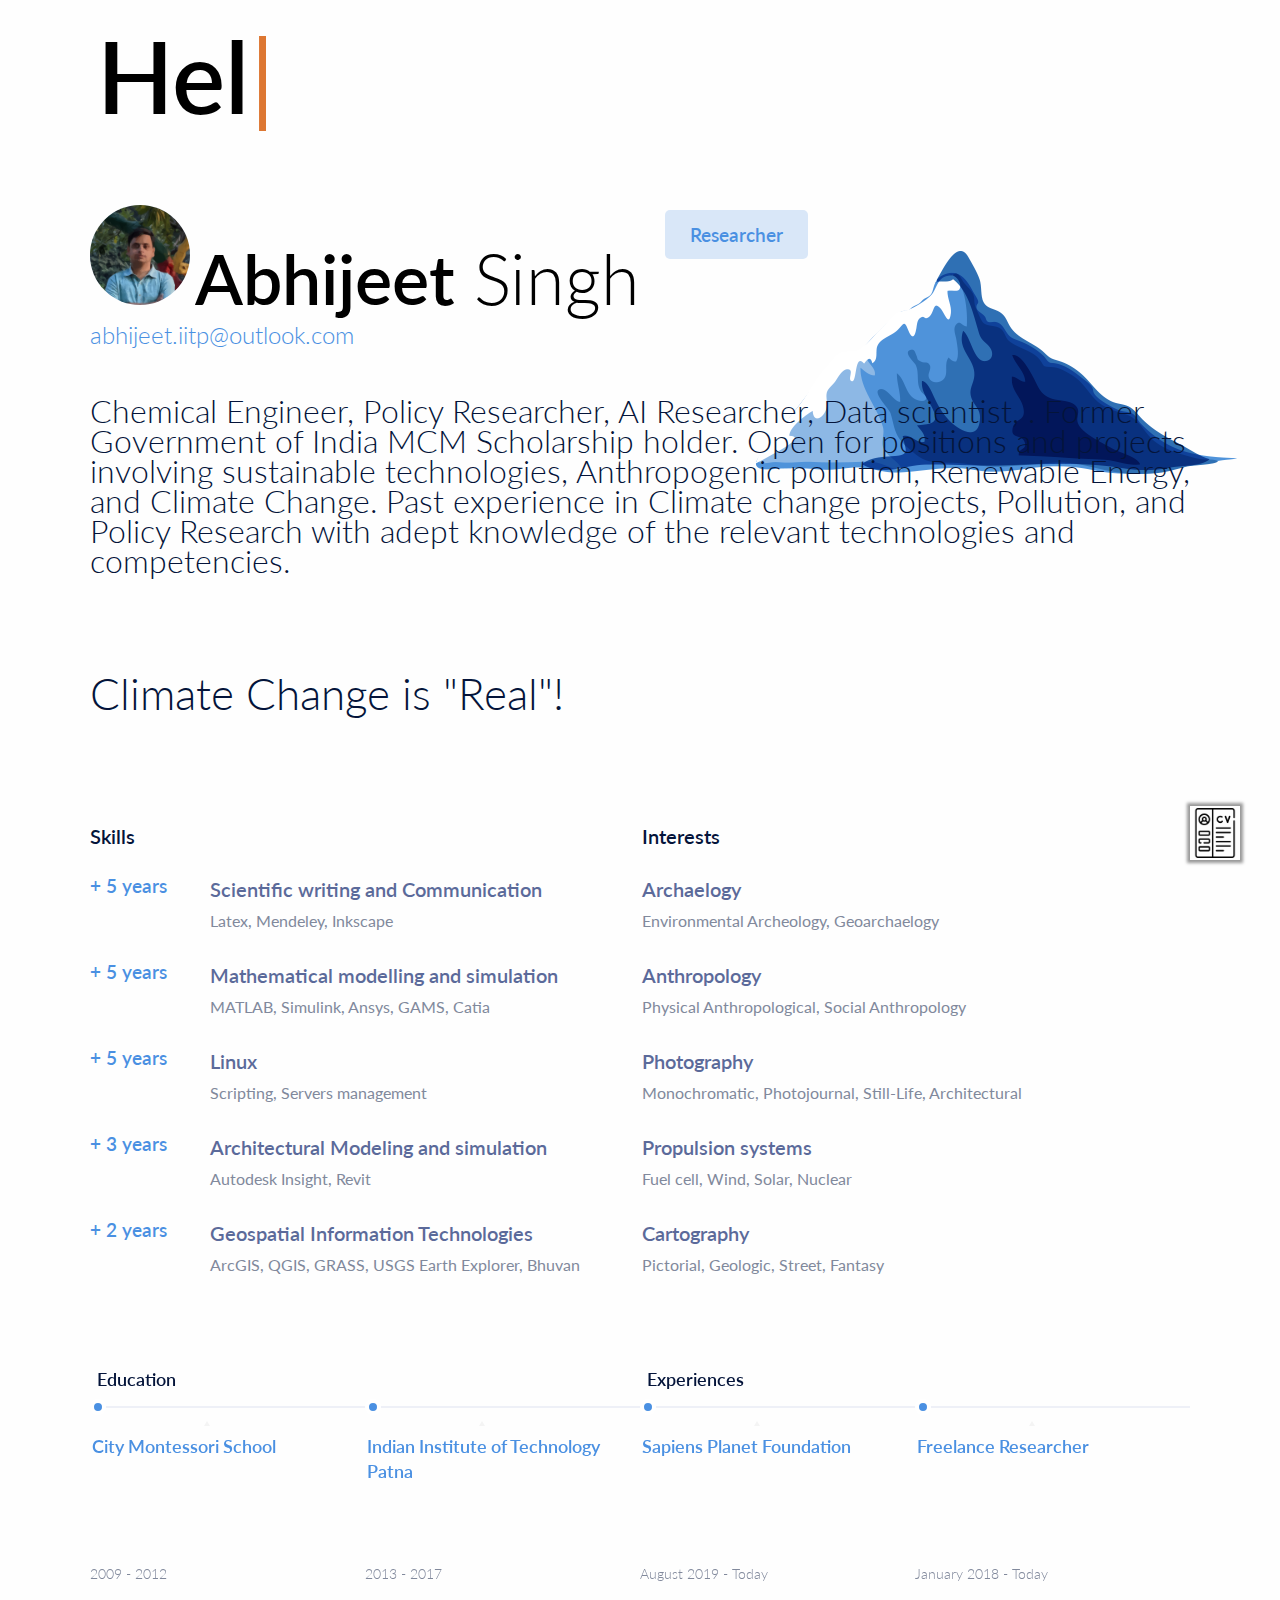
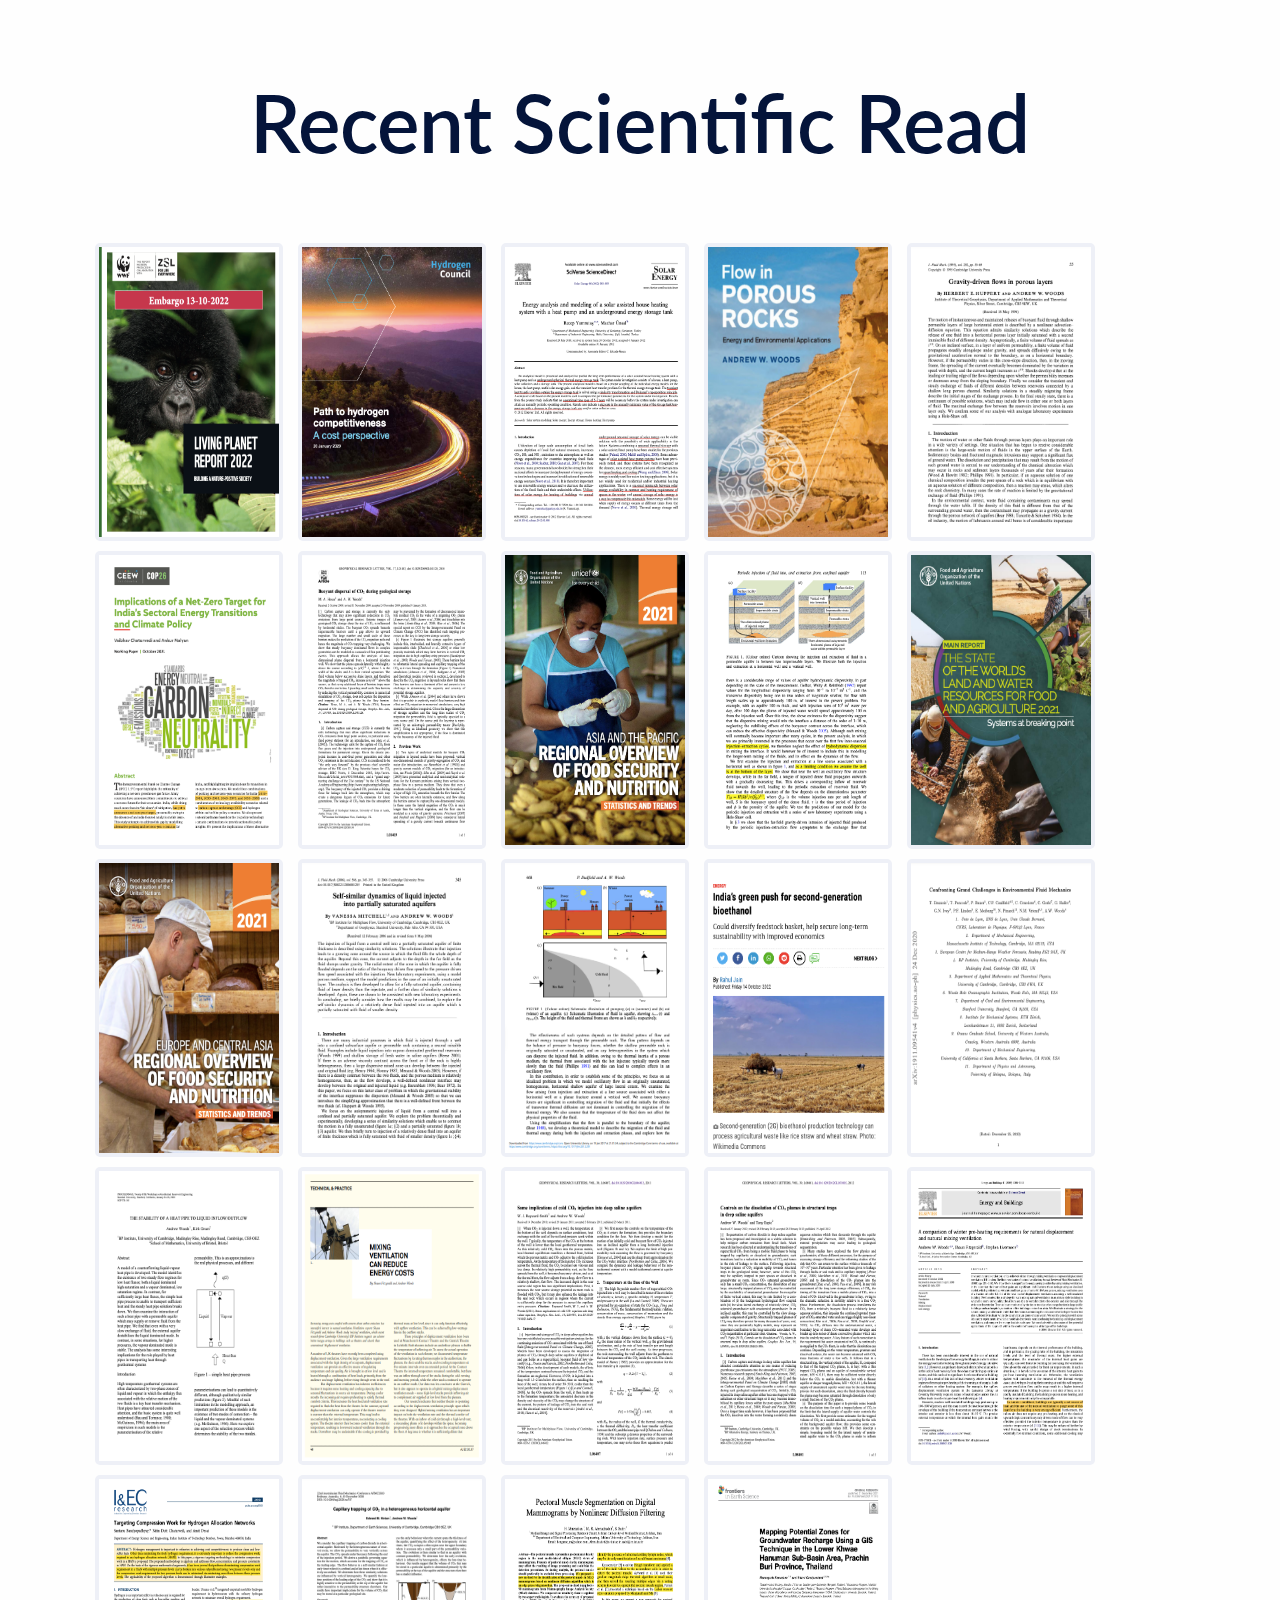
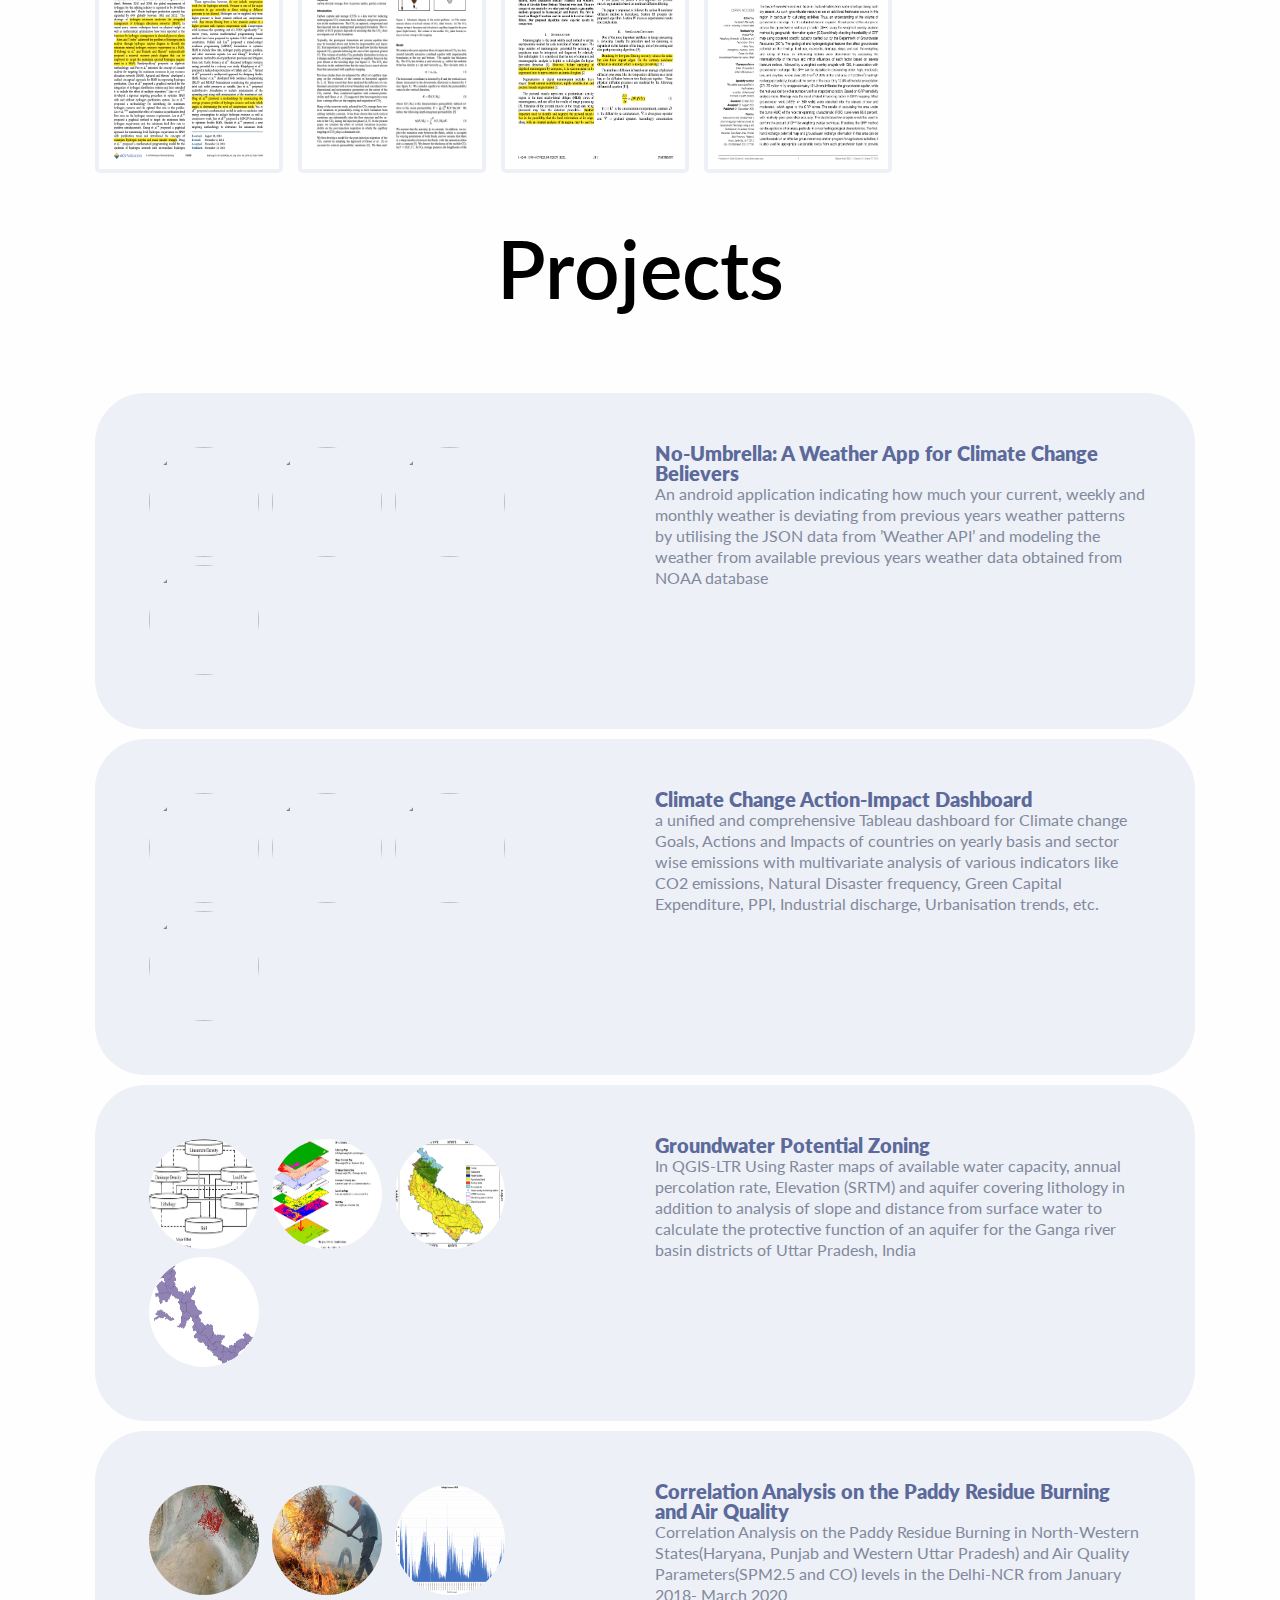
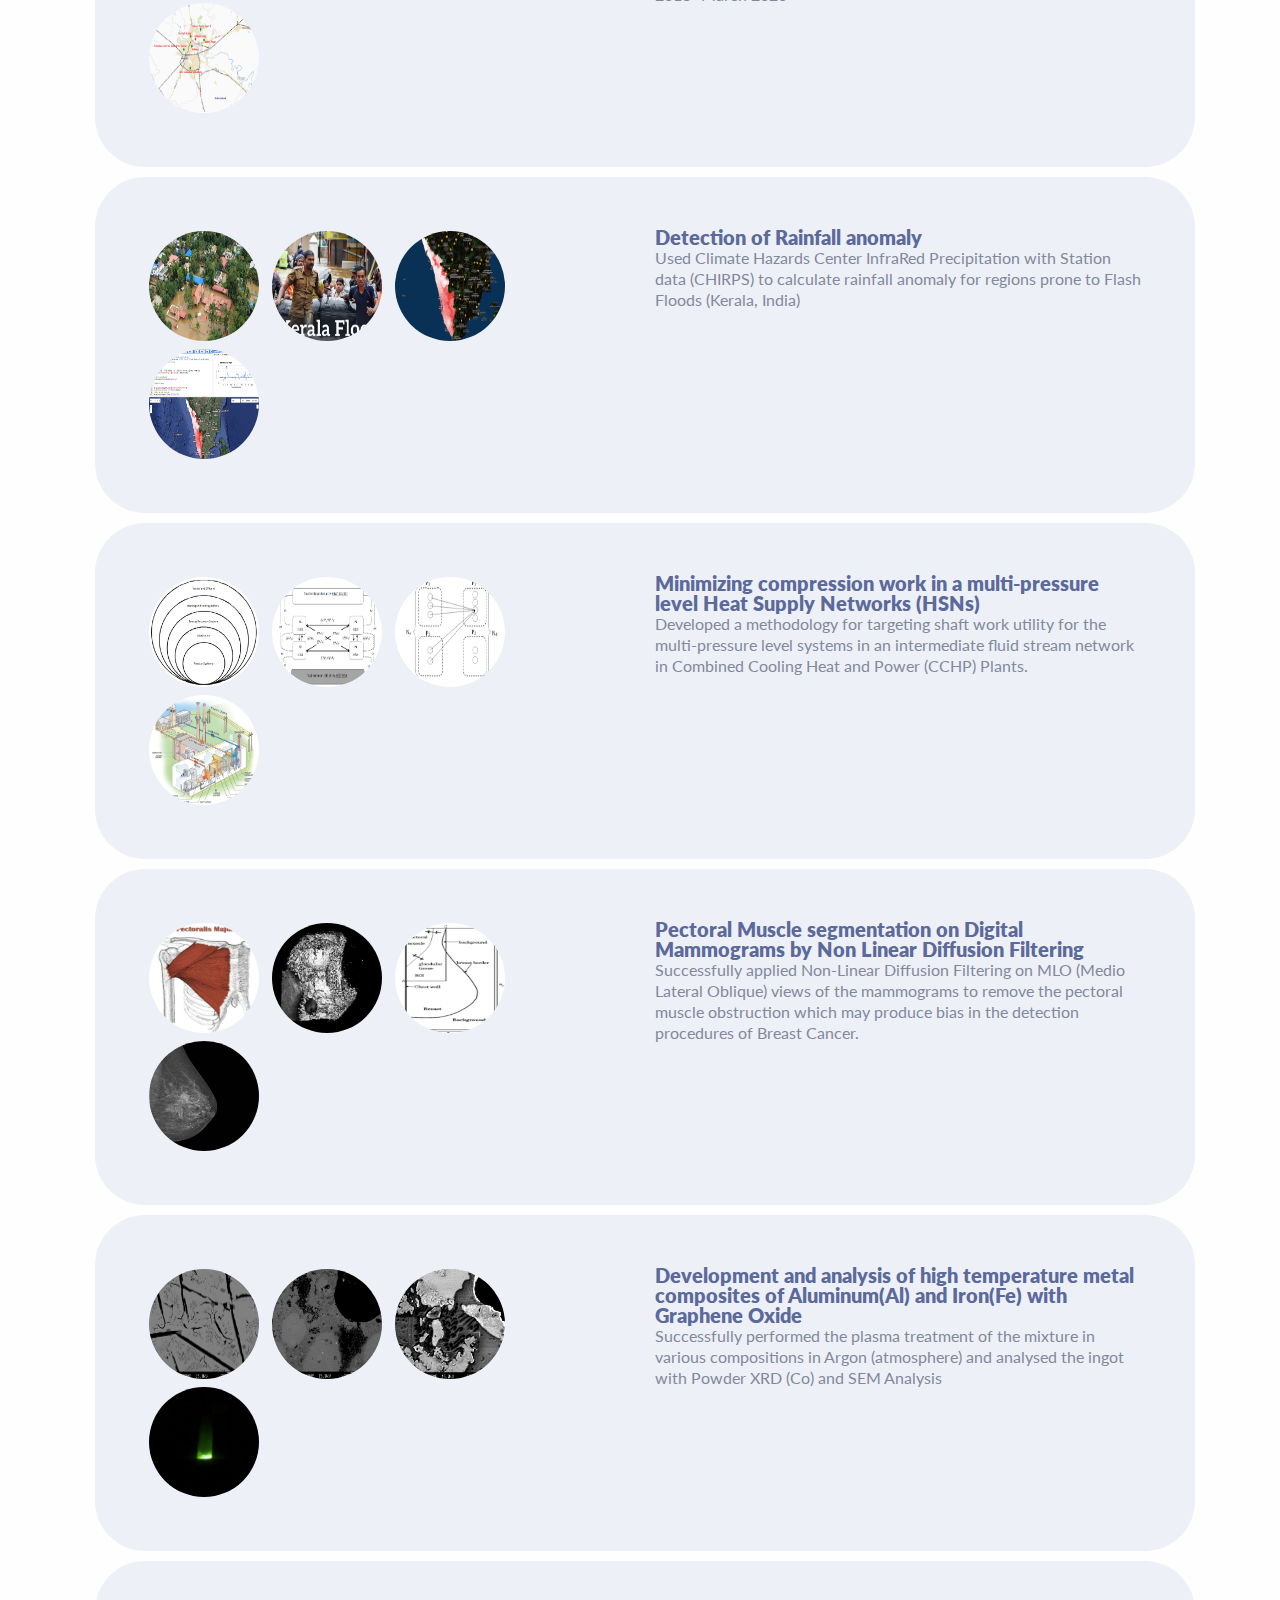
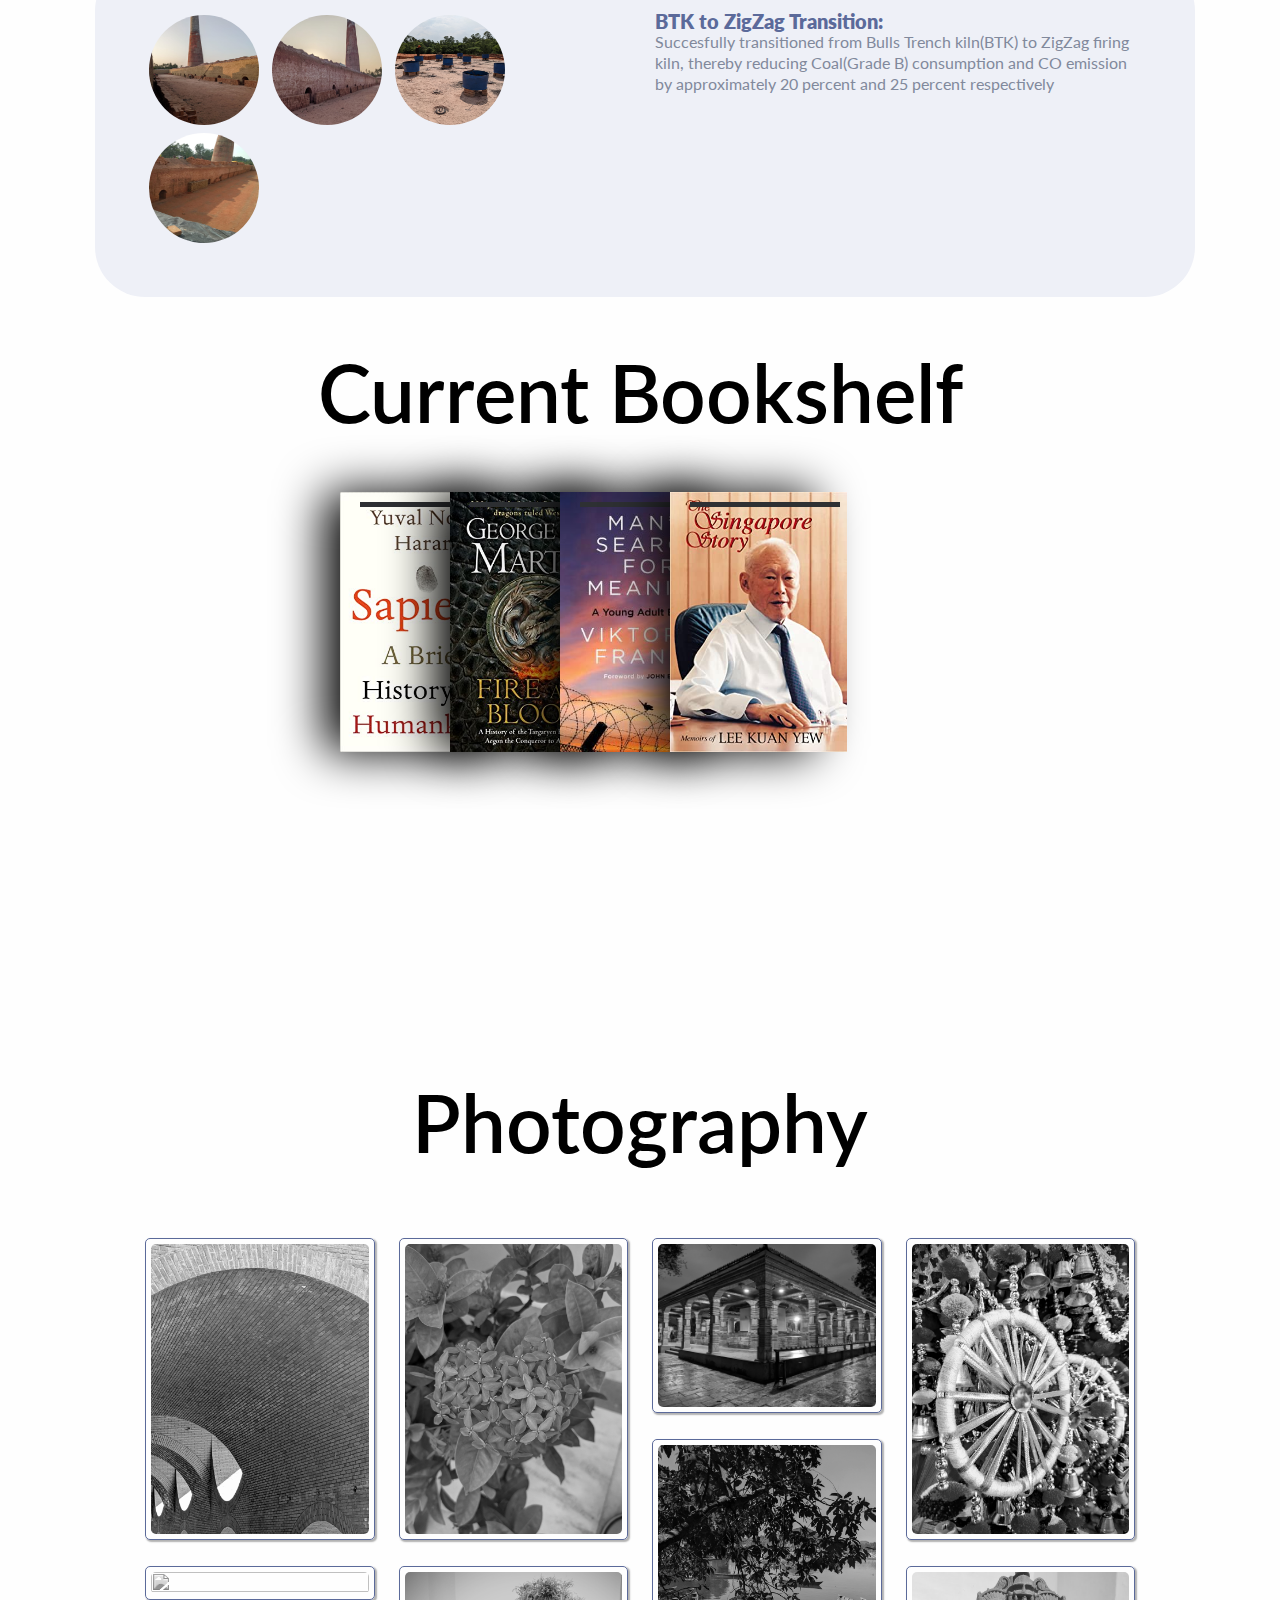
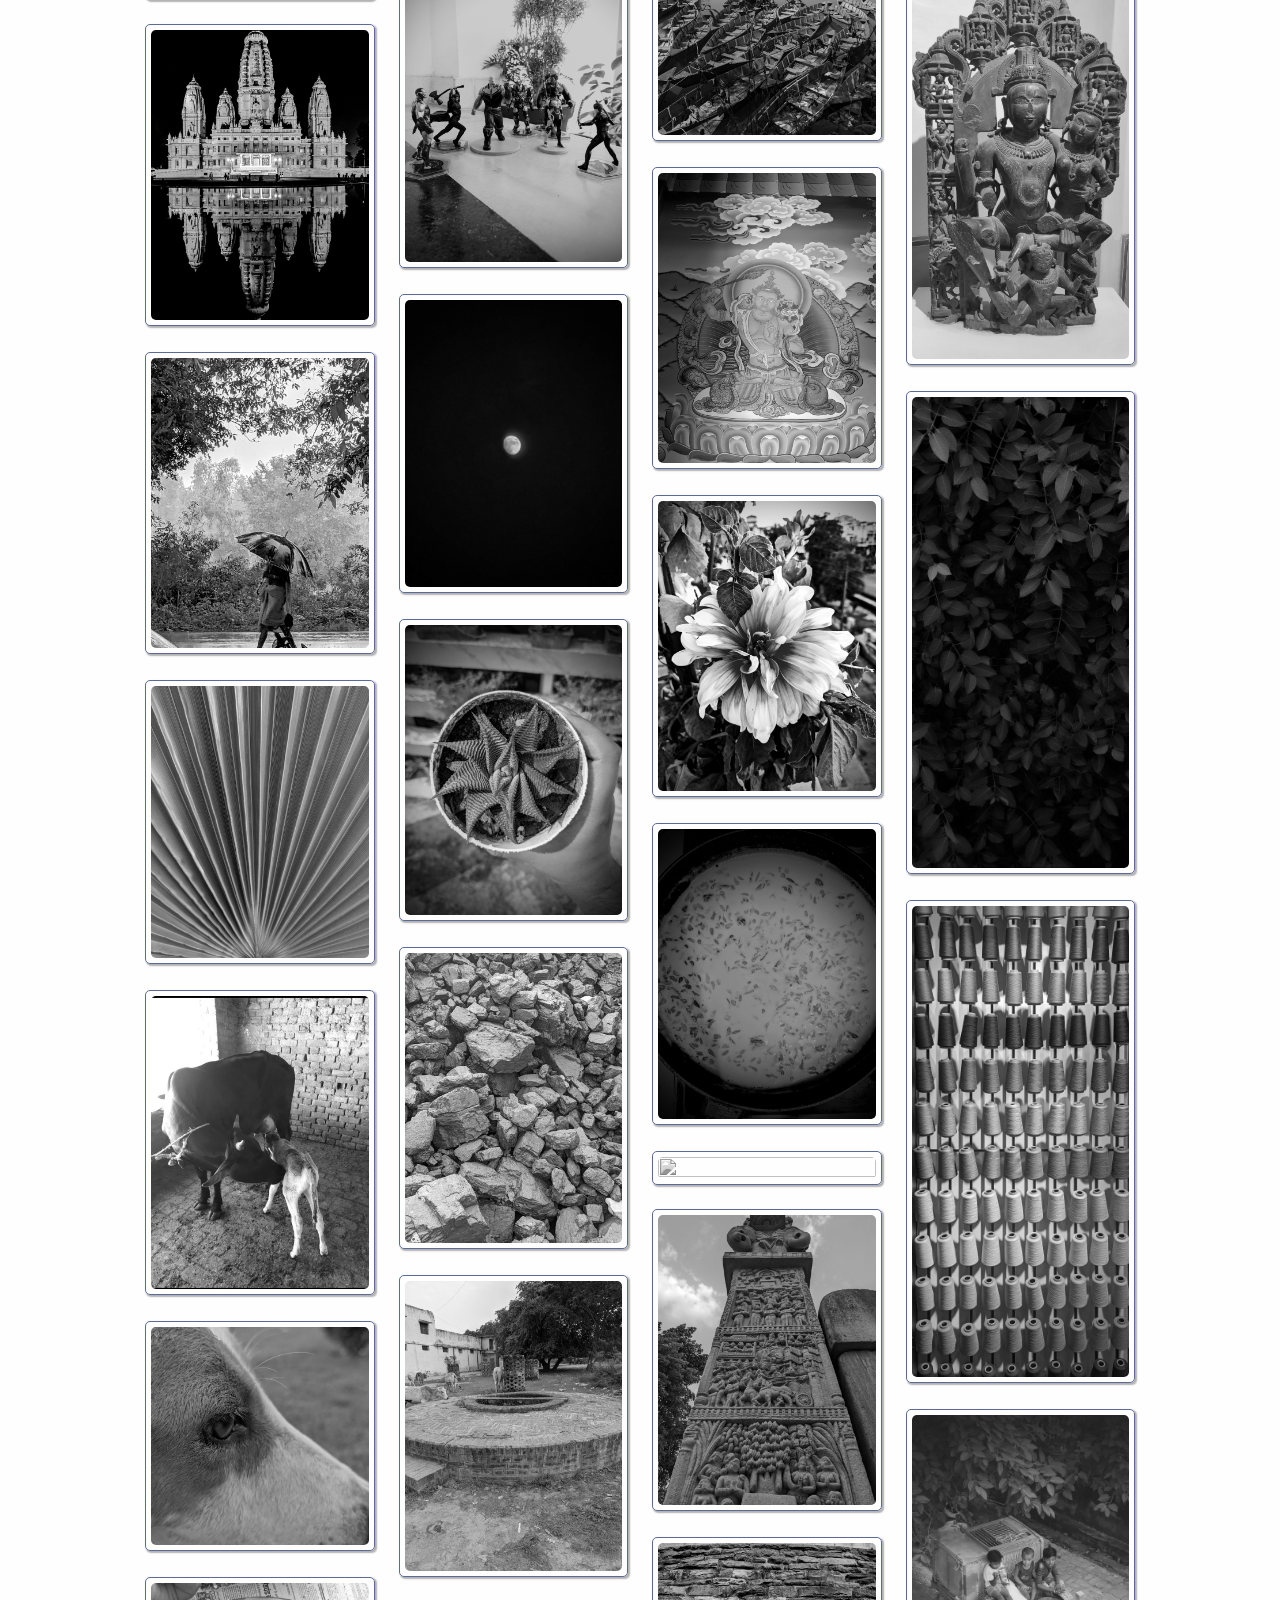
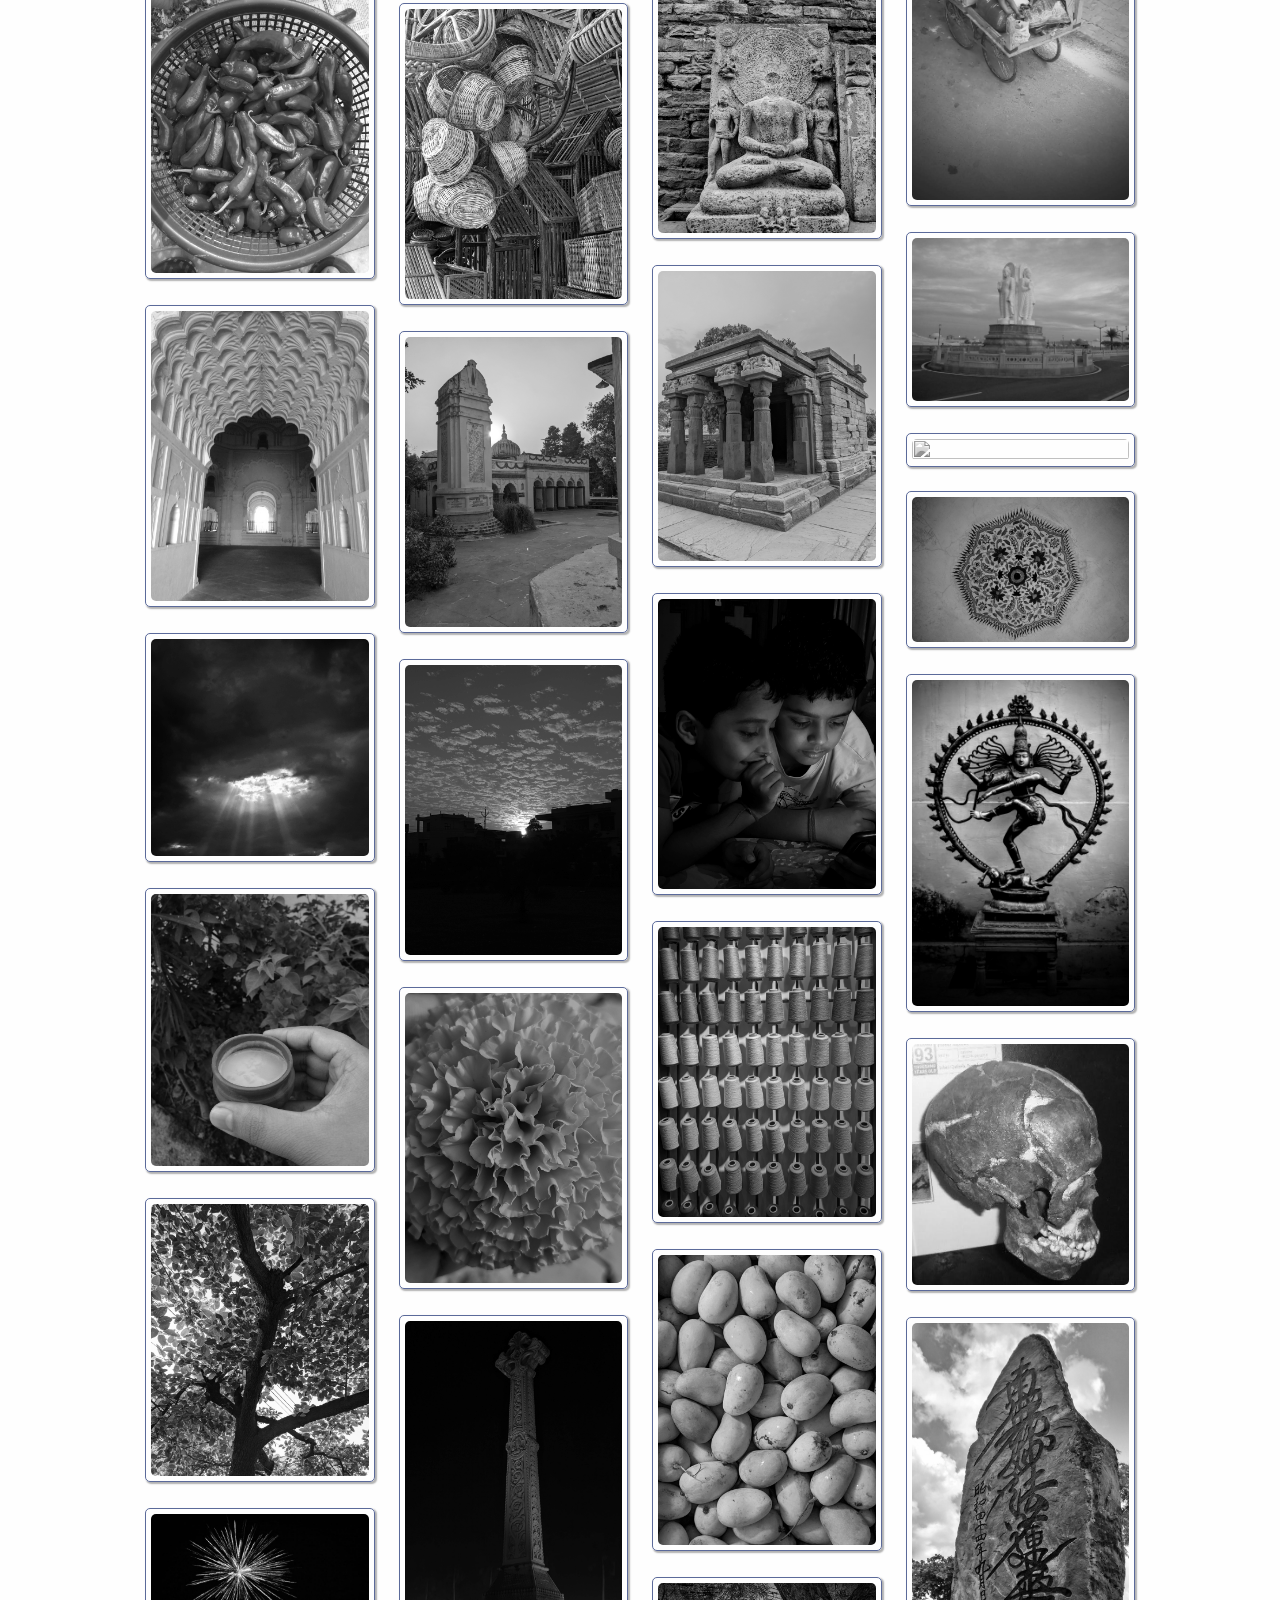
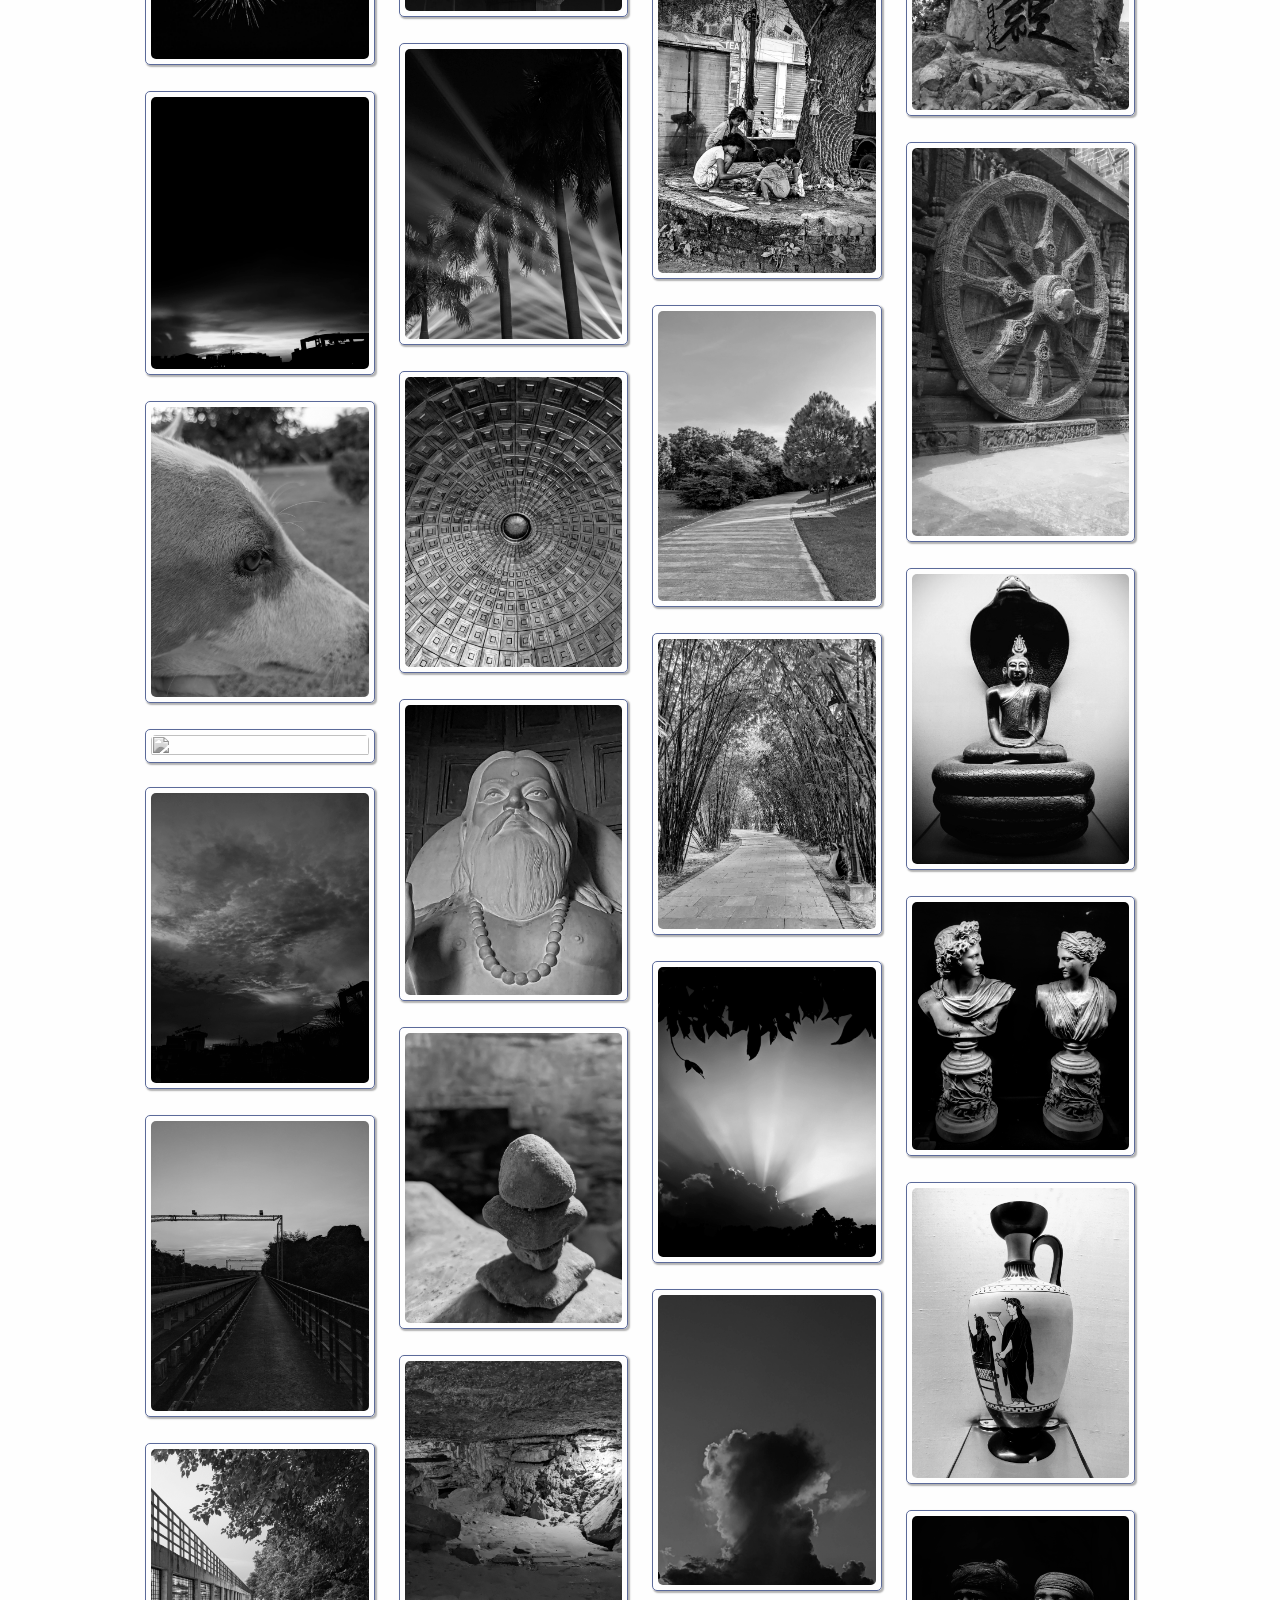
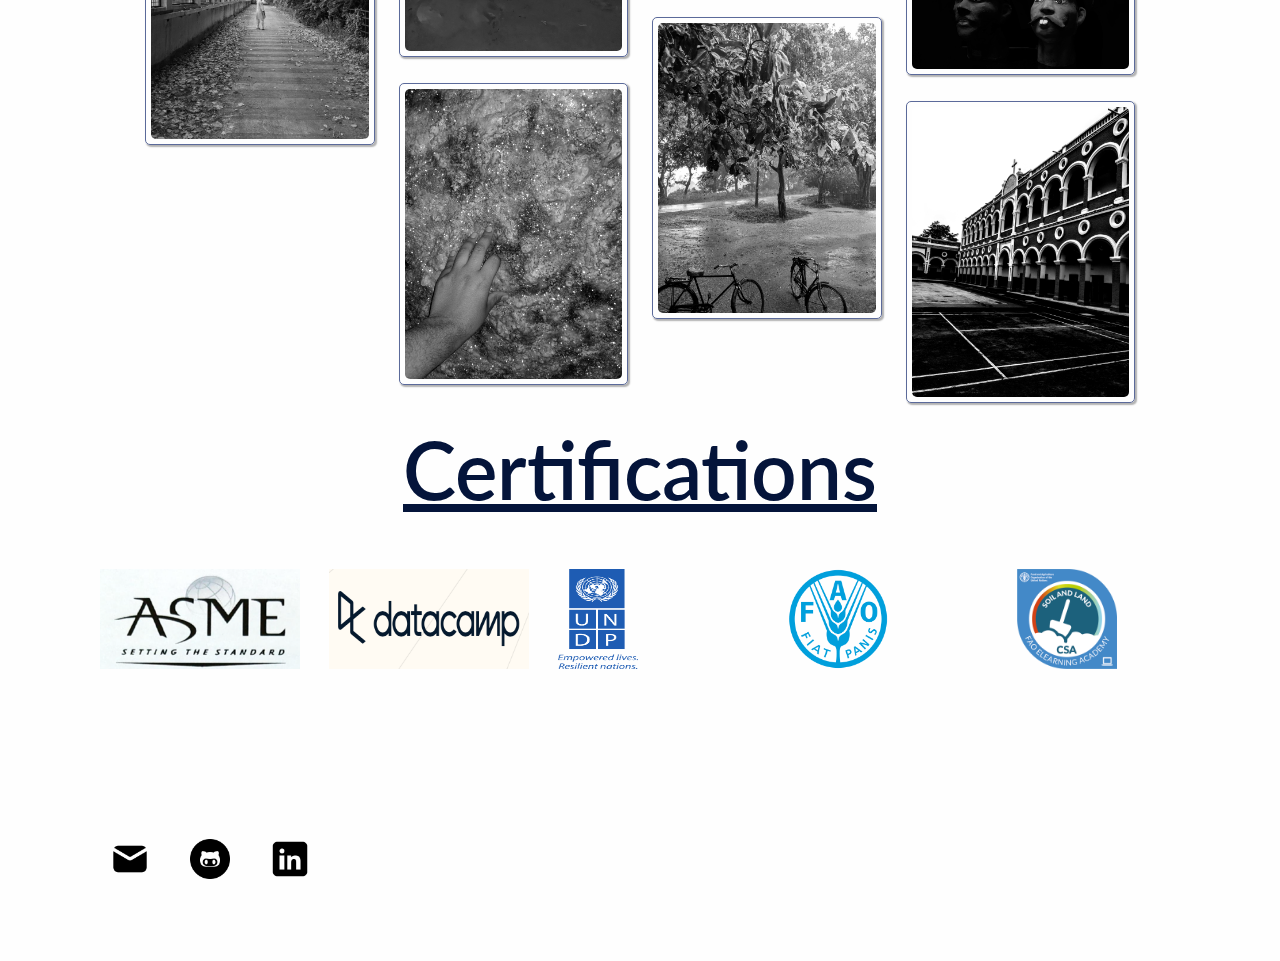
==== index.html @ 2f496627 "refresh" ====
<!DOCTYPE html>
<html>
<head>
	<title>Abhijeet Singh</title>
	<link rel="stylesheet" type="text/css" href="styles.css">
	<meta name="viewport" content="width=device-width, initial-scale=1.0">
</head>
<body>
	<div class="background">
	
		<div class="container">
    	<p><strong><span class="typed-text"></span></strong><span class="cursor" &nbsp;></span>|</p>
 
		
		<div class="hero">
			
			<img src="./home/photo1.png" class="photograph">
			<h1 class="name"><strong>Abhijeet</strong> Singh</h1>
			<a href="https://scholar.google.com/schhp?hl=en&as_sdt=0,5"><span class="job-title">Researcher</span></a>
			<span class="email" ><a href="mailto:abhijeet.iitp@outlook.com">abhijeet.iitp@outlook.com</a></span><br>
			<span class="summary"><h2 style="font-size: 32px;">Chemical Engineer, Policy Researcher, AI Researcher, Data scientist, . Former Government of India MCM Scholarship holder. Open for positions and projects involving sustainable technologies, Anthropogenic pollution, Renewable Energy, and Climate Change. Past experience in Climate change projects, Pollution, and Policy Research with adept knowledge of the relevant technologies and competencies.</h2></span>
			<h2 class="lead">Climate Change is "Real"!</h2>
			
		</div>
		</div>
		<div class="cv-button">
			<a href="./Curriculum Vitae.pdf"><img src="./home/cv.png" width="50px" height="50px"></a>
		</div>
	</div>

<!-- Skills and intrest section -->
	<div class="container">

		<div class="sections">
			<h2 class="section-title">Skills</h2>

			<div class="list-card">
				<span class="exp">+ 5 years</span>
				<div>
					<h3>Scientific writing and Communication</h3>
					<span>Latex, Mendeley, Inkscape</span>
				</div>
			</div>

			<div class="list-card">
				<span class="exp">+ 5 years</span>
				<div>
					<h3>Mathematical modelling and simulation</h3>
					<span>MATLAB, Simulink, Ansys, GAMS, Catia</span>
				</div>
			</div>	


			<div class="list-card">
				<span class="exp">+ 5 years</span>
				<div>
					<h3>Linux</h3>
					<span>Scripting, Servers management</span>
				</div>
			</div>

			<div class="list-card">
				<span class="exp">+ 3 years</span>
				<div>
					<h3>Architectural Modeling and simulation </h3>
					<span>Autodesk Insight, Revit</span>
				</div>
			</div>	
			
			<div class="list-card">
				<span class="exp">+ 2 years</span>
				<div>
					<h3>Geospatial Information Technologies</h3>
					<span>ArcGIS, QGIS, GRASS, USGS Earth Explorer, Bhuvan</span>
				</div>
			</div>	

			

			
			
		</div>

		<div class="sections">
				<h2 class="section-title">Interests</h2>
				
				<div class="list-card">
					<div>
						<h3>Archaelogy</h3>
						<span>Environmental Archeology, Geoarchaelogy</span>
					</div>
				</div>	

				<div class="list-card">
					<div>
						<h3>Anthropology</h3>
						<span> Physical Anthropological, Social Anthropology </span>
					</div>
				</div>	

				<div class="list-card">
					<div>
						<h3>Photography</h3>
						<span> Monochromatic, Photojournal, Still-Life, Architectural </span>
					</div>
				</div>

				<div class="list-card">
					<div>
						<h3>Propulsion systems</h3>
						<span> Fuel cell, Wind, Solar, Nuclear </span>
					</div>
				</div>	

				<div class="list-card">
					<div>
						<h3>Cartography</h3>
						<span> Pictorial, Geologic, Street, Fantasy </span>
					</div>
				</div>		
		</div>
	</div>


<!-- Timeeline -->

	<div class="container">
		<ol class="timeline">
		  

		  <li>
		    <p class="line">Education</p>
		    <span class="point"></span>
		    <p class="description">
		      <a href="https://www.cmseducation.org/">City Montessori School</a>
		    </p>
		    <span class="date">2009 - 2012</span>
		  </li>

		  		  <li>
		    <span class="point"></span>
		    <p class="description">
		     <a href="https://www.iitp.ac.in/">Indian Institute of Technology Patna</a>
		    </p>
		    <span class="date">2013 - 2017</span>
		  </li>
		  <li>
		    <p class="line">Experiences</p>
		    <span class="point"></span>
		    <p class="description">
		      <a href="./spf.html">Sapiens Planet Foundation</a>
		    </p>
		    <span class="date">August 2019 - Today</span>
		  </li>
		  <li>
		    <span class="point"></span>
		    <p class="description">
		     <a href="https://scholar.google.com/schhp?hl=en&as_sdt=0,5">Freelance Researcher</a>  
		    </p>
		    <span class="date">January 2018 - Today</span>
		  </li>
		</ol>

	</div>
<br>
<br>
<br>

	
	<!-- Achievements -->

	<!-- <div class="container cards">
		
		<div class="card">
			<div class="skill-level">
				<span>+</span>
				<h2>16</h2>
			</div>

			<div class="skill-meta">
				<h3>Projects</h3>
				<span>Adapting and creating solution</span>
			</div>
		</div>

			
		<div class="card">
			<div class="skill-level">
				<h2>50</h2>
				<span>%</span>
			</div>

			<div class="skill-meta">
				<h3>Web</h3>
				<span>Applications development integrating third-party services and mobile client(s)</span>
			</div>
		</div>

			
		<div class="card">
			<div class="skill-level">
				<h2>30</h2>
				<span>%</span>
			</div>

			<div class="skill-meta">
				<h3>Technical solutions</h3>
				<span>Such as web services, scripts, configurations</span>
			</div>
		</div>


		<div class="card">
			<div class="skill-level">
				 <h2>This is</h2>
				 <span>%</span> -->
			<!-- </div>

			<div class="skill-meta">
				<h3>Leading</h3>
				<span>Web projects and ensure the quality of delivery</span>
			</div>
		</div>
 -->
	<!-- </div> --> 


<!-- books starts -->



<!-- Achievements -->

<br><br><br>
	<div class="container pdf-cards"> <div>
		
		<div><strong><h2 style="font-size:80px; text-align:center;">Recent Scientific Read</h2></strong></div>
<br><br><br><br>
		<div class="pdf-card">
			<div>
				<a href="https://wwflpr.awsassets.panda.org/downloads/living_planet_report__2022.pdf"><img src="./articles/1.png" class="pdf-image"></a>
			</div>
		</div>

		<div class="pdf-card">
			<div>
				<a href="https://hydrogencouncil.com/wp-content/uploads/2020/01/Path-to-Hydrogen-Competitiveness_Full-Study-1.pdf"><img src="./articles/14.png" class="pdf-image"></a>
			</div>
		</div>

		<div class="pdf-card">
			<div>
				<a href="https://doi.org/10.1016/j.solener.2012.01.008"><img src="./articles/2.png" class="pdf-image"></a>
			</div>
		</div>

		<div class="pdf-card">
			<div>
				<a href="https://books.google.co.in/books?id=15-TBQAAQBAJ&printsec=frontcover&source=gbs_ge_summary_r&cad=0#v=onepage&q&f=true"><img src="./articles/15.png" class="pdf-image"></a>
			</div>
		</div>

		<div class="pdf-card">
			<div>
				<a href="http://www.itg.cam.ac.uk/people/heh/Paper125.pdf"><img src="./articles/21.png" class="pdf-image"></a>
			</div>
		</div>

			
		<div class="pdf-card">
			<div>
				<a href="https://www.ceew.in/sites/default/files/ceew-study-on-implications-of-net-zero-target-for-indias-sectoral-energy-transitions-and-climate-policy.pdf"><img src="./articles/12.png" class="pdf-image"></a>
			</div>
		</div>

		<div class="pdf-card">
			<div>
				<a href="https://doi.org/10.1029/2009GL041128"><img src="./articles/17.png" class="pdf-image"></a>
			</div>
		</div>

		<div class="pdf-card">
			<div>
				<a href="https://www.fao.org/3/cb7494en/cb7494en.pdf"><img src="./articles/16.png" class="pdf-image"></a>
			</div>
		</div>

		<div class="pdf-card">
			<div>
				<a href="https://www.researchgate.net/profile/Peter-Dudfield-2/publication/275032977_On_the_periodic_injection_of_fluid_into_and_its_extraction_from_a_confined_aquifer/links/552fe0980cf27acb0de84d05/On-the-periodic-injection-of-fluid-into-and-its-extraction-from-a-confined-aquifer.pdf"><img src="./articles/18.png" class="pdf-image"></a>
			</div>
		</div>

		<div class="pdf-card">
			<div>
				<a href="https://www.fao.org/3/cb9910en/cb9910en.pdf"><img src="./articles/19.png" class="pdf-image"></a>
			</div>
		</div>

		<div class="pdf-card">
			<div>
				<a href="https://www.fao.org/3/cb7493en/cb7493en.pdf"><img src="./articles/20.png" class="pdf-image"></a>
			</div>
		</div>

		<div class="pdf-card">
			<div>
				<a href="http://eprints.esc.cam.ac.uk/543/1/MitchellWoodsJ.FluidMech566%282006%29.pdf"><img src="./articles/22.png" class="pdf-image"></a>
			</div>
		</div>

		<div class="pdf-card">
			<div>
				<a href="https://core.ac.uk/download/pdf/51377805.pdf"><img src="./articles/23.png" class="pdf-image"></a>
			</div>
		</div>

		<div class="pdf-card">
			<div>
				<a href="https://www.downtoearth.org.in/blog/energy/india-s-green-push-for-second-generation-bioethanol-85472"><img src="./articles/24.png" class="pdf-image"></a>
			</div>
		</div>

		<div class="pdf-card">
			<div>
				<a href="https://arxiv.org/pdf/1911.09541.pdf"><img src="./articles/25.png" class="pdf-image"></a>
			</div>
		</div>

		<div class="pdf-card">
			<div>
				<a href="https://pangea.stanford.edu/ERE/pdf/IGAstandard/SGW/2000/Woods.pdf"><img src="./articles/26.png" class="pdf-image"></a>
			</div>
		</div>

		<div class="pdf-card">
			<div>
				<a href="https://www.eprg.group.cam.ac.uk/wp-content/uploads/2008/12/fitzgerald.pdf"><img src="./articles/27.png" class="pdf-image"></a>
			</div>
		</div>

		<div class="pdf-card">
			<div>
				<a href="https://agupubs.onlinelibrary.wiley.com/doi/pdf/10.1029/2010GL046412"><img src="./articles/28.png" class="pdf-image"></a>
			</div>
		</div>

		<div class="pdf-card">
			<div>
				<a href="https://agupubs.onlinelibrary.wiley.com/doi/pdf/10.1029/2012GL051005"><img src="./articles/29.png" class="pdf-image"></a>
			</div>
		</div>

       <div class="pdf-card">
			<div>
				<a href="https://www.sciencedirect.com/science/article/abs/pii/S0378778809001613"><img src="./articles/30.png" class="pdf-image"></a>
			</div>
		</div>

		<div class="pdf-card">
			<div>
				<a href="https://pubs.acs.org/doi/full/10.1021/ie503429q"><img src="./articles/31.png" class="pdf-image"></a>
			</div>
		</div>

		<div class="pdf-card">
			<div>
				<a href="https://easychair.org/publications/preprint_download/Wnpw"><img src="./articles/32.png" class="pdf-image"></a>
			</div>
		</div>

		<div class="pdf-card">
			<div>
				<a href="https://ieeexplore.ieee.org/abstract/document/4313303"><img src="./articles/33.png" class="pdf-image"></a>
			</div>
		</div>

		<div class="pdf-card">
			<div>
				<a href="https://www.frontiersin.org/articles/10.3389/feart.2021.717313/full"><img src="./articles/34.png" class="pdf-image"></a>
			</div>
		</div>

		<!-- <div class="pdf-card">
			<div>
				<a href="http://www.itg.cam.ac.uk/people/heh/Paper125.pdf"><img src="./articles/7.png" class="pdf-image"></a>
			</div>
		</div>

		<div class="pdf-card">
			<div>
				<a href="http://www.itg.cam.ac.uk/people/heh/Paper125.pdf"><img src="./articles/7.png" class="pdf-image"></a>
			</div>
		</div> -->

	<!-- </div> -->

</div>


<!-- book ends -->



	<!-- Projects -->

	<div class="container project-cards">
		<div>
			<h2 style="font-size: 80px; text-align: center; color: #000000;">
				<strong>Projects</strong><br><br>
			</h2>
		</div>
		<div class="project-card">
			
			<div>
				<img src="./Project/9/1.jpg" class="project-image">
				<img src="./Project/9/2.jpg" class="project-image">
				<img src="./Project/9/3.jpg" class="project-image">
				<img src="./Project/9/4.jpg" class="project-image">	
			</div>

			<div class="skill-meta">
			<a href="https://github.com/AbhijeetSinghAccount/Noumbrella/tree/master">
				<h3>No-Umbrella: A Weather App for Climate Change Believers</h3>
				<span>An android application indicating how much your current, weekly and monthly weather is deviating from previous years weather patterns by utilising the JSON data from ’Weather API’ and modeling the weather from available previous years weather data obtained from NOAA database</span>
			</a>
			</div>
		</div>

		<div class="project-card">
			<div>
				<img src="./Project/8/1.jpg" class="project-image">
				<img src="./Project/8/2.jpg" class="project-image">
				<img src="./Project/8/3.jpg" class="project-image">
				<img src="./Project/8/4.jpg" class="project-image">	
			</div>

			<div class="skill-meta">
			<a href="https://github.com/AbhijeetSinghAccount/Climate-change-Dashboard">
				<h3>Climate Change Action-Impact Dashboard</h3>
				<span>a unified and comprehensive Tableau dashboard for Climate change Goals, Actions and Impacts of countries on yearly basis and sector wise emissions with multivariate analysis of various indicators like CO2 emissions, Natural Disaster frequency, Green Capital Expenditure, PPI, Industrial discharge, Urbanisation trends, etc.</span>
			</a>
			</div>
		</div>

		<div class="project-card">
			<div>
				<img src="./Project/7/1.jpg" class="project-image">
				<img src="./Project/7/2.jpg" class="project-image">
				<img src="./Project/7/3.png" class="project-image">
				<img src="./Project/7/4.png" class="project-image">	
			</div>

			<div class="skill-meta">
			<a href="https://github.com/AbhijeetSinghAccount/GroundwaterPotentialZoning">
				<h3>Groundwater Potential Zoning</h3>
				<span>In QGIS-LTR Using Raster maps of available water capacity, annual percolation rate, Elevation (SRTM) and aquifer
covering lithology in addition to analysis of slope and distance from surface water to calculate the protective function of an aquifer for the Ganga river basin districts of Uttar Pradesh, India</span>
			</a>
			</div>
		</div>

			
		<div class="project-card">
			<div>

				<img src="./Project/6/1.jpg" class="project-image">
				<img src="./Project/6/2.png" class="project-image">
				<img src="./Project/6/3.png" class="project-image">
				<img src="./Project/6/4.png" class="project-image">	
			</div>

			<div class="skill-meta">
				<a href="https://github.com/AbhijeetSinghAccount/paddyResidueBurning">
				<h3>Correlation Analysis on the Paddy Residue Burning and Air Quality</h3>
				<span>Correlation Analysis on the Paddy Residue Burning in North-Western States(Haryana, Punjab and Western Uttar Pradesh) and Air Quality Parameters(SPM2.5 and CO) levels in the Delhi-NCR from January 2018- March 2020</span>
				</a>
			</div>
		</div>

			
		<!-- <div class="project-card">
			<div>
				
				<img src="./Project/6/1.png" class="project-image">
				<img src="./Project/6/2.png" class="project-image">
				<img src="./Project/6/3.png" class="project-image">
				<img src="./Project/6/4.png" class="project-image">	
			</div>

			<div class="skill-meta">
				<h3>Flood Susceptibility mapping</h3>
				<span>Plotted Flood susceptibility on ArcMap using Weighted Indexes for various criteria, in-process employing multiple
Raster data sets from FAO Soil Data(Geonetwork) and DEM from CARTOSAT-I, annual precipitation data with prepared datasets for slope, distance from surface water for the adjacent regions of Chennai and Mumbai, India</span>
			</div>
		</div> -->


		<!-- <div class="project-card">
			<div>
				
				<img src="./Project/6/1.png" class="project-image">
				<img src="./Project/6/2.png" class="project-image">
				<img src="./Project/6/3.png" class="project-image">
				<img src="./Project/6/4.png" class="project-image">	
			</div>

			<div class="skill-meta">
				<h3>Landslide Hazard mapping</h3>
				<span> Using Cooperative Open Online Landslide Repository(COOLR) Data to perform Landslide analysis using DEM data
to perform Risk Hazard Analysis for the region of Lower Himalayas to preparation</span>
			</div>
		</div> -->



		<div class="project-card">
			<div>
			
				<img src="./Project/5/5.png" class="project-image">
				<img src="./Project/5/6.png" class="project-image">
				<img src="./Project/5/3.png" class="project-image">
				<img src="./Project/5/4.png" class="project-image">	
			</div>

			<div class="skill-meta">
		<a href="https://code.earthengine.google.com/10df096fa2e0948e9be3b23c68f641ba">	
				<h3>Detection of Rainfall anomaly</h3>
				<span> Used Climate Hazards Center InfraRed Precipitation with Station data (CHIRPS) to calculate rainfall anomaly for regions prone to Flash Floods (Kerala, India)</span>
			</div>
		</a>
		</div>



		<div class="project-card">
			<div>
				
				<img src="./Project/1/1.png" class="project-image">
				<img src="./Project/1/2.png" class="project-image">
				<img src="./Project/1/3.png" class="project-image">
				<img src="./Project/1/7.png" class="project-image">	
			</div>

			<div class="skill-meta">
				<a href="https://github.com/AbhijeetSinghAccount/Combined-cooling-and-heat-Power-CCHP-Plant-">
				<h3>Minimizing compression work in a multi-pressure level Heat Supply Networks (HSNs) </h3>
				<span> Developed a methodology for targeting shaft work utility for the multi-pressure level systems in an intermediate fluid
stream network in Combined Cooling Heat and Power (CCHP) Plants.</span>
				</a>
			</div>
		</div>



		<div class="project-card">
			<div>
				<!-- <span class="dot"></span> -->
				<img src="./Project/3/1.png" class="project-image">
				<img src="./Project/3/2.png" class="project-image">
				<img src="./Project/3/3.png" class="project-image">
				<img src="./Project/3/4.jpg" class="project-image">	
			</div>

			<div class="skill-meta">
		<a href="https://github.com/AbhijeetSinghAccount/BreastCancerDetection">
				<h3>Pectoral Muscle segmentation on Digital Mammograms by Non Linear Diffusion Filtering</h3>
				<span> Successfully applied Non-Linear Diffusion Filtering on MLO (Medio Lateral Oblique) views of the mammograms to
remove the pectoral muscle obstruction which may produce bias in the detection procedures of Breast Cancer.</span>
			</div>
		</a>
		</div>



		<div class="project-card">
			<div>
				<img src="./Project/2/1.png" class="project-image">
				<img src="./Project/2/2.png" class="project-image">
				<img src="./Project/2/3.png" class="project-image">
				<img src="./Project/2/4.png" class="project-image">	
			</div>

			<div class="skill-meta">
				<a href="https://github.com/AbhijeetSinghAccount/MetalComposites">
				<h3>Development and analysis of high temperature metal composites of Aluminum(Al) and Iron(Fe) with Graphene Oxide</h3>
				<span> Successfully performed the plasma treatment of the mixture in various compositions in Argon (atmosphere) and analysed the ingot with Powder XRD (Co) and SEM Analysis</span>
			</a>
			</div>
		</div>



		<div class="project-card">
			<div>
				<img src="./Project/4/1.jpg" class="project-image">
				<img src="./Project/4/2.jpg" class="project-image">
				<img src="./Project/4/5.jpg" class="project-image">
				<img src="./Project/4/4.jpg" class="project-image">	
			</div>

			<div class="skill-meta">
			<a href="">
				<h3>BTK to ZigZag Transition:</h3>
				<span> Succesfully transitioned from Bulls Trench kiln(BTK) to ZigZag firing kiln, thereby reducing Coal(Grade B) consumption and CO emission by approximately 20 percent and 25 percent respectively</span>
			</a>
			</div>
		</div>



		<!-- <div class="project-card">
			<div> -->
				<!-- <span class="dot"></span> -->
				<!-- <img src="./Project/6/1.png" class="project-image">
				<img src="./Project/6/2.png" class="project-image">
				<img src="./Project/6/3.png" class="project-image">
				<img src="./Project/6/4.png" class="project-image">	
			</div>

			<div class="skill-meta">
				<h3>Phytoremediation for Nitrate-Nitrite (NOx) pollution:</h3>
				<span> Phytoremediation using Eucalyptus(Eucalyptus globulus) trees and Water Hyacinth(Eichhornia crassipes) for absorbing the leached residues of Nitrate and Nitrite in the water bodies and groundwater near the region of Atrauly(Lucknow, India)</span>
			</div>
		</div> -->



		<!-- div class="project-card">
			<div> -->
				<!-- <span class="dot"></span> -->
				<!-- <img src="./Project/6/1.png" class="project-image">
				<img src="./Project/6/2.png" class="project-image">
				<img src="./Project/6/3.png" class="project-image">
				<img src="./Project/6/4.png" class="project-image">	
			</div> -->

			<!-- <div class="skill-meta">
				<h3>Landslide Hazard mapping</h3>
				<span> Using Cooperative Open Online Landslide Repository(COOLR) Data to perform Landslide analysis using DEM data
to perform Risk Hazard Analysis for the region of Lower Himalayas to preparation</span>
			</div>
		</div> -->

	</div>

<!-- project ends -->



<!-- blog starts -->

<!-- <div class="container">
	<div class="blog-container">
			<span class="blog-date"> Date </span>
			<br>
			<br>
			<span class="blog-title">Title</span>
			<br>
			<div class="blog-img">
				<img class="blog-img" src="mountain1.png">
			</div>
			<br>
			<span class="blog-content">
			<h2>	
			
		</h2>
		</span>
	</div>
	
</div> -->

<!-- blog ends -->

<!-- publication starts -->

<div class="container">
	<strong><h2 style="font-size: 80px; text-align: center; color: #000000;">Current Bookshelf</h2></strong>
	
<div class="publication-container">
  <div class="p-card">
    <img src="./books/1.jpg">
    <div class="p-bar">
      <div class="p-emptybar"></div>
      <div class="p-filledbar"></div>
    </div>
    
  </div>
  <div class="p-card">
    <img src="./books/10.jpg">
    <div class="p-bar">
      <div class="p-emptybar"></div>
      <div class="p-filledbar"></div>
    </div>
    
  </div>
  <div class="p-card">
    <img src="./books/5.jpg">
    <div class="p-bar">
      <div class="p-emptybar"></div>
      <div class="p-filledbar"></div>
    </div>
    
  </div>
  <div class="p-card">
    <img src="./books/6.jpg">
    <div class="p-bar">
      <div class="p-emptybar"></div>
      <div class="p-filledbar"></div>
    </div>
    
  </div>
 

</div>
</div>
 <!-- publication ends
	

<!- picture gallery starts -->

<div>
	<h2 style="font-size: 80px; text-align: center; color: #000000;"><strong>Photography</strong></h2><br><br><br><br>
<div class="grid-container">
  <div>
    <img class='grid-item grid-item-1' src='./gallery/1.jpg' alt=''>
    
  </div>
  <div>
    <img class='grid-item grid-item-2' src='./gallery/2.jpg' alt=''>
    
  </div>
  <div>
    <img class='grid-item grid-item-3' src='./gallery/3.jpg' alt=''>
    
  </div>
  <div>
    <img class='grid-item grid-item-4' src='./gallery/4.jpg' alt=''>
    
  </div>
  <div>
    <img class='grid-item grid-item-5' src='./gallery/5.jpg' alt=''>
    
  </div>
  <div>
    <img class='grid-item grid-item-6' src='./gallery/6.jpg' alt=''>
    
  </div>
  <div>
    <img class='grid-item grid-item-7' src='./gallery/7.jpg' alt=''>
    
  </div>
  <!-- <div>
    <img class='grid-item grid-item-8' src='./gallery/8.jpg' alt=''>
    
  </div>
 -->  <!-- <div>
    <img class='grid-item grid-item-9' src='./gallery/9.jpg' alt=''>
   
  </div> -->
  <div>
    <img class='grid-item grid-item-10' src='./gallery/10.jpg' alt=''>
    
  </div>
  <div>
    <img class='grid-item grid-item-10' src='./gallery/11.jpg' alt=''>
    
  </div>
  <div>
    <img class='grid-item grid-item-10' src='./gallery/12.jpg' alt=''>
   
  </div>
  <div>
    <img class='grid-item grid-item-10' src='./gallery/13.jpg' alt=''>
    
  </div>
  <div>
    <img class='grid-item grid-item-10' src='./gallery/14.jpg' alt=''>
    
  </div>
  <!-- <div>
    <img class='grid-item grid-item-10' src='./gallery/15.jpg' alt=''>
    
  </div> -->
  <div>
    <img class='grid-item grid-item-10' src='./gallery/16.jpg' alt=''>
    
  </div>
  <div>
    <img class='grid-item grid-item-10' src='./gallery/17.jpg' alt=''>
    
  </div>
  <!-- <div>
    <img class='grid-item grid-item-10' src='./gallery/18.jpg' alt=''>
    
  </div> -->
  <!-- <div>
    <img class='grid-item grid-item-10' src='./gallery/19.jpg' alt=''>
    
  </div> -->
  <!-- <div>
    <img class='grid-item grid-item-10' src='./gallery/20.jpg' alt=''>
    
  </div> -->
  <div>
    <img class='grid-item grid-item-10' src='./gallery/21.jpg' alt=''>
    
  </div>
  <!-- <div>
    <img class='grid-item grid-item-10' src='./gallery/22.jpg' alt=''>
    
  </div> -->
  <!-- <div>
    <img class='grid-item grid-item-10' src='./gallery/23.jpg' alt=''>
    
  </div> -->
  <!-- <div>
    <img class='grid-item grid-item-10' src='./gallery/24.jpg' alt=''>
    
  </div> -->
  <div>
    <img class='grid-item grid-item-10' src='./gallery/25.jpg' alt=''>
    
  </div>
  <div>
    <img class='grid-item grid-item-10' src='./gallery/26.jpg' alt=''>
    
  </div>
  <div>
    <img class='grid-item grid-item-10' src='./gallery/27.jpg' alt=''>
    
  </div>
  <div>
    <img class='grid-item grid-item-10' src='./gallery/28.jpg' alt=''>
    
  </div>
  <!-- <div>
    <img class='grid-item grid-item-10' src='./gallery/29.jpg' alt=''>
    
  </div> -->
  <div>
    <img class='grid-item grid-item-10' src='./gallery/30.jpg' alt=''>
    
  </div>
  <div>
    <img class='grid-item grid-item-10' src='./gallery/31.jpg' alt=''>
   
  </div>
  <!-- <div>
    <img class='grid-item grid-item-10' src='./gallery/32.jpg' alt=''>
    
  </div> -->
  <div>
    <img class='grid-item grid-item-10' src='./gallery/33.jpg' alt=''>
  
  </div>
  <div>
    <img class='grid-item grid-item-10' src='./gallery/34.jpg' alt=''>
    
  </div>
  <div>
    <img class='grid-item grid-item-10' src='./gallery/35.jpg' alt=''>
   
  </div>
  <div>
    <img class='grid-item grid-item-10' src='./gallery/36.jpg' alt=''>
    
  </div>
  <!-- <div>
    <img class='grid-item grid-item-10' src='./gallery/37.jpg' alt=''>
  
  </div> -->
  <!-- <div>
    <img class='grid-item grid-item-10' src='./gallery/38.jpg' alt=''>
   
  </div> -->
  <!-- <div>
    <img class='grid-item grid-item-10' src='./gallery/39.jpg' alt=''>
    
  </div> -->
  <div>
    <img class='grid-item grid-item-10' src='./gallery/40.jpg' alt=''>
    
  </div>
  <div>
    <img class='grid-item grid-item-10' src='./gallery/41.jpg' alt=''>
    
  </div>
  <div>
    <img class='grid-item grid-item-10' src='./gallery/42.jpg' alt=''>
  
  </div>
  <div>
    <img class='grid-item grid-item-10' src='./gallery/43.jpg' alt=''>
   
  </div>
  <div>
    <img class='grid-item grid-item-10' src='./gallery/44.jpg' alt=''>
    
  </div>
  <!-- <div>
    <img class='grid-item grid-item-10' src='./gallery/45.jpg' alt=''>
    
  </div> -->
  <!-- <div>
    <img class='grid-item grid-item-10' src='./gallery/46.jpg' alt=''>
    
  </div> -->
  <!-- <div>
    <img class='grid-item grid-item-10' src='./gallery/47.jpg' alt=''>
  
  </div>
  <div>
    <img class='grid-item grid-item-10' src='./gallery/48.jpg' alt=''>
   
  </div> -->
  <div>
    <img class='grid-item grid-item-10' src='./gallery/49.jpg' alt=''>
    
  </div>
  <!-- <div>
    <img class='grid-item grid-item-10' src='./gallery/50.jpg' alt=''>
    
  </div> -->
  <!-- <div>
    <img class='grid-item grid-item-10' src='./gallery/51.jpg' alt=''>
    
  </div> -->
  <div>
    <img class='grid-item grid-item-10' src='./gallery/52.jpg' alt=''>
    
  </div>
  <div>
    <img class='grid-item grid-item-10' src='./gallery/53.jpg' alt=''>
   
  </div>
 <!--  <div>
    <img class='grid-item grid-item-10' src='./gallery/54.jpg' alt=''>
    
  </div>
  <div>
    <img class='grid-item grid-item-10' src='./gallery/55.jpg' alt=''>
    
  </div> -->
  <!-- <div>
    <img class='grid-item grid-item-10' src='./gallery/56.jpg' alt=''>
    
  </div> -->
  <!-- <div>
    <img class='grid-item grid-item-10' src='./gallery/57.jpg' alt=''>
    
  </div> -->
  <div>
    <img class='grid-item grid-item-10' src='./gallery/58.jpg' alt=''>
 
  </div>
  <div>
    <img class='grid-item grid-item-10' src='./gallery/59.jpg' alt=''>
  </div>
  <!-- <div>
    <img class='grid-item grid-item-10' src='./gallery/60.jpg' alt=''>
   
  </div> -->
  <div>
    <img class='grid-item grid-item-10' src='./gallery/61.jpg' alt=''>
    
  </div>
  <div>
    <img class='grid-item grid-item-10' src='./gallery/62.jpg' alt=''>
   
  </div>
  <!-- <div>
    <img class='grid-item grid-item-10' src='./gallery/63.jpg' alt=''>
   
  </div> -->
  <div>
    <img class='grid-item grid-item-10' src='./gallery/64.jpg' alt=''>
    
  </div>
  <div>
    <img class='grid-item grid-item-10' src='./gallery/65.jpg' alt=''>
    
  </div>
  <!-- <div>
    <img class='grid-item grid-item-10' src='./gallery/66.jpg' alt=''>
   
  </div> -->
  <div>
    <img class='grid-item grid-item-10' src='./gallery/67.jpg' alt=''>
    
  </div>
  <div>
    <img class='grid-item grid-item-10' src='./gallery/68.jpg' alt=''>
   
  </div>
  <div>
    <img class='grid-item grid-item-10' src='./gallery/69.jpg' alt=''>
   
  </div>
  <!-- <div>
    <img class='grid-item grid-item-10' src='./gallery/70.jpg' alt=''>
    
  </div> -->
  <div>
    <img class='grid-item grid-item-10' src='./gallery/71.jpg' alt=''>

  </div>
  <div>
    <img class='grid-item grid-item-10' src='./gallery/72.jpg' alt=''>

  </div>
  <div>
    <img class='grid-item grid-item-10' src='./gallery/73.jpg' alt=''>

  </div>
  <div>
    <img class='grid-item grid-item-10' src='./gallery/74.jpg' alt=''>

  </div>
  <div>
    <img class='grid-item grid-item-10' src='./gallery/75.jpg' alt=''>
  </div>
  <div>
    <img class='grid-item grid-item-10' src='./gallery/76.jpg' alt=''>
   
  </div>
  <div>
    <img class='grid-item grid-item-10' src='./gallery/77.jpg' alt=''>
   
  </div>
  <!-- <div>
    <img class='grid-item grid-item-10' src='./gallery/78.jpg' alt=''>
    
  </div> -->
  <div>
    <img class='grid-item grid-item-10' src='./gallery/79.jpg' alt=''>
   
  </div>
  <div>
    <img class='grid-item grid-item-10' src='./gallery/80.jpg' alt=''>
    
  </div>
  <div>
    <img class='grid-item grid-item-10' src='./gallery/81.jpg' alt=''>
    
  </div>
  <div>
    <img class='grid-item grid-item-10' src='./gallery/82.jpg' alt=''>
   
  </div>
  <div>
    <img class='grid-item grid-item-10' src='./gallery/83.jpg' alt=''>
   
  </div>
  <div>
    <img class='grid-item grid-item-10' src='./gallery/84.jpg' alt=''>
  
  </div>
  <div>
    <img class='grid-item grid-item-10' src='./gallery/85.jpg' alt=''>

  </div>
  <div>
    <img class='grid-item grid-item-10' src='./gallery/86.jpg' alt=''>

  </div>
  <div>
    <img class='grid-item grid-item-10' src='./gallery/87.jpg' alt=''>
 
  </div>
  <div>
    <img class='grid-item grid-item-10' src='./gallery/88.jpg' alt=''>
   
  </div>
  <div>
    <img class='grid-item grid-item-10' src='./gallery/89.jpg' alt=''>
   
  </div>
  <div>
    <img class='grid-item grid-item-10' src='./gallery/90.jpg' alt=''>
   
  </div>
  <div>
    <img class='grid-item grid-item-10' src='./gallery/91.jpg' alt=''>
   
  </div>
  <div>
    <img class='grid-item grid-item-10' src='./gallery/92.jpg' alt=''>
   
  </div>
  <div>
    <img class='grid-item grid-item-10' src='./gallery/93.jpg' alt=''>
   
  </div>
  <div>
    <img class='grid-item grid-item-10' src='./gallery/94.jpg' alt=''>
   
  </div>
  <div>
    <img class='grid-item grid-item-10' src='./gallery/95.jpg' alt=''>
   
  </div>
  <div>
    <img class='grid-item grid-item-10' src='./gallery/96.jpg' alt=''>
   
  </div>
  <div>
    <img class='grid-item grid-item-10' src='./gallery/97.jpg' alt=''>
   
  </div>
  <div>
    <img class='grid-item grid-item-10' src='./gallery/98.jpg' alt=''>
   
  </div>
  <div>
    <img class='grid-item grid-item-10' src='./gallery/99.jpg' alt=''>
   
  </div>
  <div>
    <img class='grid-item grid-item-10' src='./gallery/100.jpg' alt=''>
   
  </div>

  
</div>
</div>

<!-- picture gallery ends -->

<!-- certifications start -->
<h2 style="font-size: 80px; text-align:center;"><strong><u>Certifications</u></strong></h2>
<div class='container certification-body' >
	

	<div class="slider">
	<a href="./Certificates.pdf">
		<div class="slide-track">
		<div class="slide">
			<img src="./certificates/asme.png" height="100" width="200" alt="" />
		</div>
		<div class="slide">
			<img src="./certificates/Datacamp.png" height="100" width="200" alt="" />
		</div>
		<div class="slide">
			<img src="./certificates/UNDP.png" height="100" width="80" alt="" />
		</div>
		<div class="slide">
			<img src="./certificates/FAO.png" height="100" width="100" alt="" />
		</div>
		<div class="slide">
			<img src="./certificates/FAO1.png" height="100" width="100" alt="" />
		</div>
		<div class="slide">
			<img src="./certificates/FAO2.png" height="100" width="100" alt="" />
		</div>
		<div class="slide">
			<img src="./certificates/Stanford.png" height="100" width="100" alt="" />
		</div>
		<div class="slide">
			<img src="./certificates/FAO3.png" height="100" width="100" alt="" />
		</div>
		<div class="slide">
			<img src="./certificates/FAO4.png" height="100" width="100" alt="" />
		</div>
		<div class="slide">
			<img src="./certificates/INMEA.png" height="100" width="250" alt="" />
		</div>
		<div class="slide">
			<img src="./certificates/UNE.png" height="100" width="180" alt="" />
		</div>
		<div class="slide">
			<img src="./certificates/UNT.png" height="100" width="100" alt="" />
		</div>
		<div class="slide">
			<img src="./certificates/UNI.png" height="100" width="250" alt="" />
		</div>
		<div class="slide">
			<img src="./certificates/UNV.png" height="100" width="300" alt="" />
		</div>
		<div class="slide">
			<!-- <img src="" height="100" width="100" alt="" /> -->
		</div>
	</div>
 </a>
</div>
</div>
<!-- certifications end -->



	<br><br>


<div class="container">
	
</div>

	<footer>
		<span><a href="mailto:abhijeet.iitp@outlook.com"><img src="./home/inbox.png" class="footer"></a><a href="https://github.com/AbhijeetSinghAccount"><img src="./home/github.png" class="footer"></a><a href="https://www.linkedin.com/in/abhijeet-singh-132998216/"><img src="./home/linkedin.png" class="footer"></a>
			<!-- <a href="https://www.linkedin.com/in/abhijeet-singh-132998216/"><img src="./home/blogger.png" class="footer"></a> -->
	</footer>
<script type="text/javascript" src="./typewrite.js"></script>

</body>

</html>
---- styles.css ----
/*by
Abhijeet Singh
*/



/*Load google font*/
@import url('https://fonts.googleapis.com/css?family=Lato:300,400,700');
@import url("https://fonts.googleapis.com/css?family=Roboto:300,400,700&display=swap");
/*@import url("https://fonts.googleapis.com/css2?family=Tiro+Devanagari+Hindi&display=swap");*/
/*@import url('https://fonts.googleapis.com/css2?family=Tiro+Devanagari+Hindi&display=swap');
@import url('https://fonts.googleapis.com/css2?family=Noto+Sans:wght@100&display=swap');
@import url('https://fonts.googleapis.com/css2?family=Kalam:wght@300;400;700&display=swap');*/


/* Reset Styles */

html, body, div, span, applet, object, iframe,
h1, h2, h3, h4, h5, h6, p, blockquote, pre,
a, abbr, acronym, address, big, cite, code,
del, dfn, em, img, ins, kbd, q, s, samp,
small, strike, strong, sub, sup, tt, var,
b, u, i, center,
dl, dt, dd, ol, ul, li,
fieldset, form, label, legend,
table, caption, tbody, tfoot, thead, tr, th, td,
article, aside, canvas, details, embed, 
figure, figcaption, footer, header, hgroup, 
menu, nav, output, ruby, section, summary,
time, mark, audio, video {
	margin: 0;
	padding: 0;
	border: 0;
	font-size: 100%;
	font: inherit;
	vertical-align: baseline;
}


/* HTML5 display-role reset for older browsers */



article, aside, details, figcaption, figure, 
footer, header, hgroup, menu, nav, section {
	display: block;
}


a{
	text-decoration: none;
	text-transform: none;
	color: #4A90E2;
}

/*@font-family{

}*/

body {
	line-height: 1;
	font-family: lato, ubuntu,-apple-system,BlinkMacSystemFont,Segoe UI,Roboto,Oxygen,Ubuntu,Cantarell,Open Sans,Helvetica Neue,sans-serif,Noto Sans,verdana,Tiro Devanagari Hindi, serif;
	text-rendering : optimizeLegibility;
	-webkit-font-smoothing : antialiased;
	font-size: 19px;
	background-color: #FEFEFE;
	color: #04143A;
	/*background-image: url("./mountain1.png");*/
}

ol, ul {
	list-style: none;
}

blockquote, q {
	quotes: none;
}


blockquote:before, blockquote:after,
q:before, q:after {
	content: '';
	content: none;
}


table {
	border-collapse: collapse;
	border-spacing: 0;
}

p {
	color: #15171a;
	font-size: 17;
	line-height: 31px;
}

strong {
	font-weight: 600;
}

div , footer {
	box-sizing: border-box;
}


/* Reset ends */


/* Hello section starts*/

.container p span.typed-text {
  font-size: 100px;
  font-family: Lato;
  /*vertical-align: text-bottom;*/
  /*padding: 10px;*/
  /*font-weight: bolder;*/
  /*display: span;*/
  /*color: #dd7732;*/
  color: #000000;
}
.container p span.cursor {
  /*display: inline-block;*/
  /*font-display: initial;*/
  /*display: inline-block;*/
  background-color: #ccc;
  margin-left: 0.1rem;
  width: 3px;
  height: 150px;
  font-weight: bolder;
  animation: blink 1s infinite;
}
.container p {
	font-size: 100px;
	/*color: #ccc;*/
	color: #dd7732;
	margin-left: 0.1rem;
	width: auto;
	height: 120px;
	padding: 5px;
	p.content: "|";
	/*animation: blink 1s infinite;*/
}
.container p span.cursor.typing {
  font-size: 100px;
  /*font-size-adjust: inherit;*/
  animation: none;
}
@keyframes blink {
  0%  { background-color: #ccc; }
  49% { background-color: #ccc; }
  50% { background-color: transparent; }
  99% { background-color: transparent; }
  100%  { background-color: #ccc; }
}


/*Hello section ends*/



/*Hero section*/
.background{
	/*background-blend-mode: lighten;*/
	background-position: right;
	/*flex: inherit;*/
	background-repeat: no-repeat;
	background-image: url("./home/pngegg1.png") ;
	padding: 5px;
	/*border-image-repeat: repeat x;*/
	/*background paint-order: normal;*/
	/*shape-image-threshold: initial;*/
}
.container {
	max-width: 1100px;
	height: auto;
	margin: 50px auto;
	/*background-image: url("./mountain1.png");*/
}

.hero {
	margin: 20px auto; 
	position: relative;
	/*background-image: url("./mountain1.png");*/
}

.hero img{
	border-radius: 50px;
	padding: 0px;
	margin: 0px;
	background-color: #D9E7F8;
	max-width: 100px;
	max-height: 100px;
}
.hero h1.name {
	font-size: 70px;
	font-weight: 300;
	display: inline-block;
	color: #000000;
}

.job-title {
	vertical-align: top;
	background-color: #D9E7F8;
	color: #4A90E2;
	font-weight: 600;
	margin-top: 5px;
	margin-left: 20px;
	border-radius: 5px;
	display: inline-block;
	padding: 15px 25px;
}

.email {
	display: block;
	font-size: 24px;
	font-weight: 300;
	color: #81899C;
	margin-top: 10px;
}
.summary{
	font-size: 20px;
	font-weight: 300;
	margin: 10px;
	line-height: 30px;
}

.lead {
	font-size: 44px;
	font-weight: 300;
	margin-top: 60px;
	line-height: 55px;
}

.cv-button{
	position:fixed;
	width:fit-content;
	height:fit-content;
	bottom:40px;
	right:40px;
	/*background-color:#0C9;*/
	/*color:#FFF;*/
	/*border-radius:50px;*/
	text-align:center;
	padding-top: 2px;
	box-shadow: 0px 0px 3px 3px #999;

}

/*hero ends*/




/*skills & intrests*/

.sections {
	vertical-align: top;
	display: inline-block;
	width: 49.7%;
	height: auto;
}

.section-title {
	font-size: 20px;
	font-weight: 600;
	margin-bottom: 15px;
}

.list-card {
	margin: 30px 0;
	height: auto;
}

.list-card .exp , .list-card div{
	display: inline-block;
	vertical-align: top;
}

.list-card .exp {
	margin-right: 15px;
	color: #4A90E2;
	font-weight: 600;
	width: 100px;
}

.list-card div {
	width: 70%;
}

.list-card h3 {
	font-size: 20px;
	font-weight: 600;
	color: #5B6A9A;
	line-height: 26px;
	margin-bottom: 8px;
}

.list-card div span {
	font-size: 16px;
	color: #81899C;
	line-height: 22px;
}

/*skill and intrests ends*/


/* Timeline styles*/


ol {
	position: relative;
	display: block;
	margin: 100px 0;
	height: 2px;
	background: #EEF0F7;

}
ol::before,
ol::after {
	content: "";
	position: absolute;
	top: -10px;
	display: block;
	width: 0;
	height: 0;
  	border-radius: 10px;
	border: 0px solid #31708F;
}
ol::before {
	left: -5px;
}
ol::after {
	right: -10px;
	border: 0px solid transparent;
	border-right: 0;
	border-left: 20px solid #31708F;
  	border-radius: 3px;
}






/* ---- Timeline elements ---- */
li {
	position: relative;
	display: inline-block;
	float: left;
	width: 25%;
  	height: 50px;
}
li .line {
  position: absolute;
  top: -47px;
  left: 0%;
  font-size: 18px;
  font-weight: 600;
  color: #04143A;
}
li .point {
	content: "";
	top: -7px;
	left: 0%;
	display: block;
	width: 8px;
	height: 8px;
	border: 4px solid #fff;
	border-radius: 10px;
	background: #4A90E2;
  position: absolute;
}
li .description {
  display: none;
  padding: 8px 0;
  margin-top: 20px;
  position: relative;
  font-weight: normal;
  z-index: 0;
  max-width: 95%;
  font-size: 18px;
  font-weight: 600;
  line-height: 25px;
  color: #5B6A9A;
}
.description::before {
  content: '';
  width: 0; 
  height: 0; 
  border-left: 3px solid transparent;
  border-right: 3px solid transparent;
  border-bottom: 5px solid #f4f4f4;
  position: absolute;
  top: -5px;
  left: 43%;
}


.timeline .date{
	font-size: 14px;
	color: #81899C;
	font-weight: 300;
}

/* ---- Hover effects ---- */
li:hover {
  color: #48A4D2;
}
li .description {
  display: block;
}

/*timeline ends*/

/*article starts*/

.pdf-cards {
	max-width: 1120px;
	/*max-height: auto;*/
	display: block;
	padding: 10px;
	vertical-align: top;
	/*margin-top: 280px;*/
}

.pdf-card {

	/*float: left;*/
	/*min-width: 100% ;
	max-width: 100%;*/
	width: fit-content;
	height: fit-content;
	/*max-height: 300px;*/
	/*max-height: 20px;*/
	background-color: #EEF0F7;
	display: inline-flex ;
	margin: 5px 5px;
	/*vertical-align: top;*/
	border-radius: 5px;
	/*text-align: center;*/
	/*padding-top: 5px;*/
	/*padding-left: 50px;*/
	/*padding: 0px;*/
	/*columns: 2;*/
	/*column-width: 30%;*/
	/*vertical-align: middle;*/
	/*border-bottom-right-radius: 50px;*/

}
.pdf-card-active , .pdf-card:hover{
	transform: scale(1.2);
	transition: 0.1s;
	background-color: #fff;
	box-shadow: 0px 5px 50px -8px #ddd;
	cursor: pointer;
}


.pdf-image{
	/*counter-reset: unset;*/
	width: 180px;
	height: 290px;
	display: inline-flex;
	display: fit-content;
	border-radius: 2px;
	padding: 2px;
	margin: 2px;
	align-content: center;
	/*float: left;*/
	vertical-align: middle;
	/*align-content: center;*/
	/*border-bottom-right-radius: 50px;*/
}

/*article ends*/








/*Project */


.project-cards {
	max-width: 1120px;
	max-height: auto;
	display: block;
	align: center;
	vertical-align: top;
	/*margin-top: 280px;*/
}

.project-card {

	/*float: left;*/
	min-width: 100% ;
	max-width: 100%;
	width: 25%;
	/*max-height: 300px;*/
	max-height: fit-content;
	background-color: #EEF0F7;
	display: inline-flex;
	margin: 5px 5px;
	/*vertical-align: top;*/
	border-radius: 50px;
	/*text-align: center;*/
	/*padding-top: 5px;*/
	padding: 50px;
	columns: 2;
	/*column-width: 30%;*/
	vertical-align: middle;

}
.project-card-active , .project-card:hover{
	transform: scale(1.0);
	transition: 0.1s;
	background-color: #fff;
	box-shadow: 0px 5px 50px -8px #ddd;
	cursor: pointer;
}
.dot {
  height: 25px;
  width: 25px;
  background-color: #bbb;
  border-radius: 50%;
  display: inline-block;
}

.dot:hover{
	transform: scale(2);
	transition: 0.5s;
	background-color: #bbb;
	box-shadow: 0px 5px 50px -8px #ddd;
	cursor: pointer;
}
/*.project-img{
	width: 300px;
	height: auto;
}*/

.project-image{
	/*counter-reset: unset;*/
	width: 110px;
	height: 110px;
	display: inline-flex;
	display: fit-content;
	border-radius: 110px;
	padding: 2px;
	margin: 2px;
	/*align-content: center;*/
	/*float: left;*/
	vertical-align: middle;
	/*align-content: center;*/
}

.project-image:hover{
	transition: 0.5s;
	transform: scale(2.0);
	cursor: pointer;
}
/*
.card-image {
	display: inline;
	background-image: url("./mountain1.png");
	width: 200px;
	/*vertical-align: top;

}*/

/*.skill-level span {
	font-size: 35px;
	font-weight: 300;
	color: #5B6A9A;
	vertical-align: top;
}

.skill-level h2 {
	font-size: 95px;
	font-weight: 300;
	display: inline-block;
	vertical-align: top;
	color: #5B6A9A;
	letter-spacing: -5px;
}
*/
.skill-meta {
	vertical-align: top;
	display: inline flex;
	max-width: 500px;
	text-align: left;
	/*margin-top: 15px;*/
	margin-left: 15px;
	padding-left: 10px;
	/*float: left;*/
}

.skill-meta h3 {
	font-size: 20px;
	font-weight: 800;
	color: #5B6A9A;
	/*margin-bottom: 5px;*/
}

.skill-meta span{
	color: #81899C;
	line-height: 20px;
	font-size: 16px;
}

/*Project ends*/ 

/*blog starts

.blog-container{

display: inline-block;

}

.blog-date {
display: inline-block;
width: 30%;
height: auto;
align-items: flex-end;
}

.blog-data{
	display: inline-block;
	position: ;
}

.blog-title{
display: inline;
width: 70%;
text-align-last: center;
height: auto;
}

.blog-img{
	display: block;
	background-image: url("./mountain1.png");
	width: auto;
	align-content: right;
	background-repeat: no-repeat;
	height: auto;
	padding: 100px ;
	align-items: flex-end;
	vertical-align: top;
}

.blog-content {
display: inline;
letter-spacing: justify;
font-size: 15px;
font-display: verdana;
display: flex;
width: 100%;
column-count: 3;
column-gap: 10px;
text-align: justify;
text-anchor: start;
width: 100px;
}

blog ends*/

/*publications starts*/

/*body {
  background-color: #100e17;
  font-family: 'Open Sans', sans-serif;
}
*/

.publication-container {
  position: relative;
  height: 600px;
  width: 800px;
  top: 60px;
  left: calc(50% - 300px);
  display: flex;
}

.p-card {
  display: flex;
  height: 260px;
  width: 160px;
  background-color: #17141d;
  border-radius: 10px;
  box-shadow: -1rem 0 3rem #000;
/*   margin-left: -50px; */
  transition: 0.4s ease-out;
  position: relative;
  left: 0px;
}

.p-card:not(:first-child) {
    margin-left: -50px;
}

.p-card:hover {
  transform: translateY(-20px);
  transition: 0.4s ease-out;
}

.p-card:hover ~ .p-card {
  position: relative;
  left: 50px;
  transition: 0.4s ease-out;
}

.p-title {
  color: white;
  font-weight: 300;
  position: absolute;
  left: 20px;
  top: 15px;
}

.p-bar {
  position: absolute;
  top: 10px;
  left: 20px;
  height: 5px;
  width: 150px;
}

.p-emptybar {
  background-color: #2e3033;
  width: 100%;
  height: 100%;
}

.p-filledbar {
  position: absolute;
  top: 0px;
  z-index: 3;
  width: 0px;
  height: 100%;
  background: rgb(0,154,217);
  background: linear-gradient(90deg, rgba(0,154,217,1) 0%, rgba(217,147,0,1) 65%, rgba(255,186,0,1) 100%);
  transition: 0.6s ease-out;
}

.p-card:hover .p-filledbar {
  width: 120px;
  transition: 0.4s ease-out;
}

.p-circle {
  position: absolute;
  top: 150px;
  left: calc(50% - 60px);
}

.stroke {
  stroke: white;
  stroke-dasharray: 360;
  stroke-dashoffset: 360;
  transition: 0.6s ease-out;
}

.stroke svg {
  fill: #17141d;
  stroke-width: 2px;
}

.p-card:hover .stroke {
  stroke-dashoffset: 100;
  transition: 0.6s ease-out;
}

/*publication ends*/




/* Media queries*/

@media(max-width: 1024px){
	.container {
		padding: 15px;
		margin: 0px auto;
	}
	.cards {
		margin-top: 250px;
	}
}

@media(max-width: 768px){
	.container {
		padding: 15px;
		margin: 0px auto;
	}
	.cards {
		margin-top: 320px;
	}

	.card {
		padding: 15px;
		text-align: left;
	}
	.card h2 {
		font-size: 70px;
	}
		.card , .sections {
		width: 100%;
		height: auto;
		margin: 10px 0;
		float: left;
	}

	.timeline{
		border: none;
		background-color: rgba(0,0,0,0);
	}

	.timeline li{
		margin-top: 70px;
		height: 150px;
	}
}

.spfLogo{
	position: relative;
	height: 500px;
	width: 500px;
	background-blend-mode: gradient;

}

.container h5{
font-size: 100px;
}

@media(max-width: 425px) {
	h1.name {
		font-size: 40px;
	}

	.card , .sections {
		width: 100%;
		height: auto;
		margin: 10px 0;
		float: left;
	}

	.timeline{
		display: none;
		}

	.job-title {
		position: absolute;
		font-size: 15px;
		top: -40px;
		right: 20px;
		padding: 10px
	}

	.lead {
		margin-top: 15px;
		font-size: 20px;
		line-height: 28px;
	}
	.container {
		margin: 0px;
		padding: 0 15px;
	}
	footer {
		margin-top: 2050px;
	}
	

}	

/* picture gallery starts here */

/*body {
  display: flex;
  justify-content: center;
  align-items: center;
  flex-direction: column;
  font-family: sans-serif;
}*/

h1 {
  display: flex;
  justify-content: center;
  align-items: center;
  flex-direction: column;
  color: coral;
}
.grid-container {
  
  columns: 5 200px;
  column-gap: 1.5rem;
  width: 90%;
  margin: 0 auto;
}
.grid-container div {
  width: auto;
  margin: 0 1.5rem 1.5rem 0;
  display: inline-block;
  width: 100%;
  border: solid 1.5px #5B6A9A;
  padding: 5px;
  box-shadow: 1.5px 1.5px 1.5px rgba(0, 0, 0, 0.3);
  border-radius: 5px;
  transition: all 0.25s ease-in-out;
}
.grid-container div:hover img {
  filter: grayscale(0);
}
.grid-container div:hover {
  border-color: #4A90E2;
}
.grid-container div img {
  display: flex;
  width: 100%;
  height: 100%;
  filter: grayscale(100%);
  border-radius: 5px;
  transition: all 0.25s ease-in-out;
}
.grid-container div p {
  margin: 5px 0;
  padding: 0;
  text-align: center;
  font-style: italic;
}
.grid-item{
	width: 40px;
	height: 40px;
}



/*picture gallery ends*/

/* certifications start */

.certification-body {
  align-items: center;
  background: #FEFEFE;
  display: flex;
  height: fit-content;
  justify-content: center;
  /*border-radius: 20px;*/
}
@keyframes scroll {
  0% {
    transform: translateX(0);
  }
  100% {
    transform: translateX(calc(-250px * 9));
  }
}
.slider {
  background:  #FEFEFE;
  /*box-shadow: 0 10px 20px -5px rgba(0, 0, 0, 0.125);*/
  height: fit-content;
  margin: auto;
  overflow: hidden;
  position: relative;
  width: fit-content;
}
.slider::before, .slider::after {
  /*background: linear-gradient(to right, white 0%, rgba(255, 255, 255, 0) 100%);*/
  content: "";
  height: fit-content;
  position: absolute;
  width: fit-content;
  z-index: 2;
}
.slider::after {
  right: 0;
  top: 0;
  transform: rotateZ(180deg);
}
.slider::before {
  left: 0;
  top: 0;
}
.slider .slide-track {
  animation: scroll 40s linear infinite running;
  display: flex;
  width: calc(250px * 14);

}
.slider .slide {
  height: fit-content;
  width: 250px;
  padding: 10px;
}

/*footer section starts*/

.footer{
	height: 40px;
	width: 40px;
	padding: 20px;
	display: inline-block;
}

/*footer section ends*/

/*certifications end*/

/*	.blog_post {
  background: #fff;
  max-width: 500px;
  border-radius: 10px;
  box-shadow: 1px 1px 2rem rgba(0, 0, 0, 0.3);
  position: relative;
}

.container_copy {
  padding: 6rem 4rem 5rem 4rem;
}

.img_pod {
  height: 110px;
  width: 110px;
  background: linear-gradient(90deg, #ff9966, #ff5e62);
  z-index: 10;
  box-shadow: 1px 1px 2rem rgba(0, 0, 0, 0.3);
  border-radius: 100%;
  position: absolute;
  left: -10%;
  top: -13%;
  display: flex;
  align-items: center;
  justify-content: center;
}

img {
  height: 8.3rem;
  width: 8.3rem;
  position: relative;
  border-radius: 100%;
  box-shadow: 1px 1px 2rem rgba(0, 0, 0, 0.3);
  z-index: 1;
}

p {
  margin: 0 0 4.5rem 0;
  font-size: 1.5rem;
  line-height: 1.45;
  color: #333;
}

.btn_primary {
  border: none;
  outline: none;
  background: linear-gradient(90deg, #ffFFFF, #000000);
  padding: 1.5rem 2rem;
  border-radius: 50px;
  color: white;
  font-size: 1.2rem;
  box-shadow: 1px 10px 2rem rgba(255, 94, 98, 0.5);
  transition: all 0.2s ease-in;
  text-decoration: none;
}

.btn_primary:hover {
  box-shadow: 0px 5px 1rem rgba(255, 94, 98, 0.5);
}

h3 {
  margin: 0 0 0.5rem 0;
  color: #999;
  font-size: 1.25rem;
}

h1 {
  margin: 0 0 1rem 0;
  font-size: 2.5rem;
  letter-spacing: 0.5px;
  color: #333;
}

@media only screen and (max-width: 650px) {
  body {
    background-color: black;
  }

  .img_pod {

  }
}

@import url("https://fonts.googleapis.com/css?family=Roboto:300,400,700&display=swap");


.blog-html {
  font-family: "Roboto", sans-serif;
  font-size: 12px;
}

.blog-body {
  height: 20vh;
  display: grid;
  justify-content: center;
  align-items: center;
  padding: 2rem;
  /*background: #1488cc;
  background: -webkit-linear-gradient(to right, #, #1488cc);
  background: linear-gradient(to right, #FFFFFF, #000000);
}
}

*/

/*span {
  border-right: .05em solid;
  animation: caret 1s steps(1) infinite;
}

@keyframes caret {
  50% {
    border-color: transparent;
  }
}*/


/* End of all :P
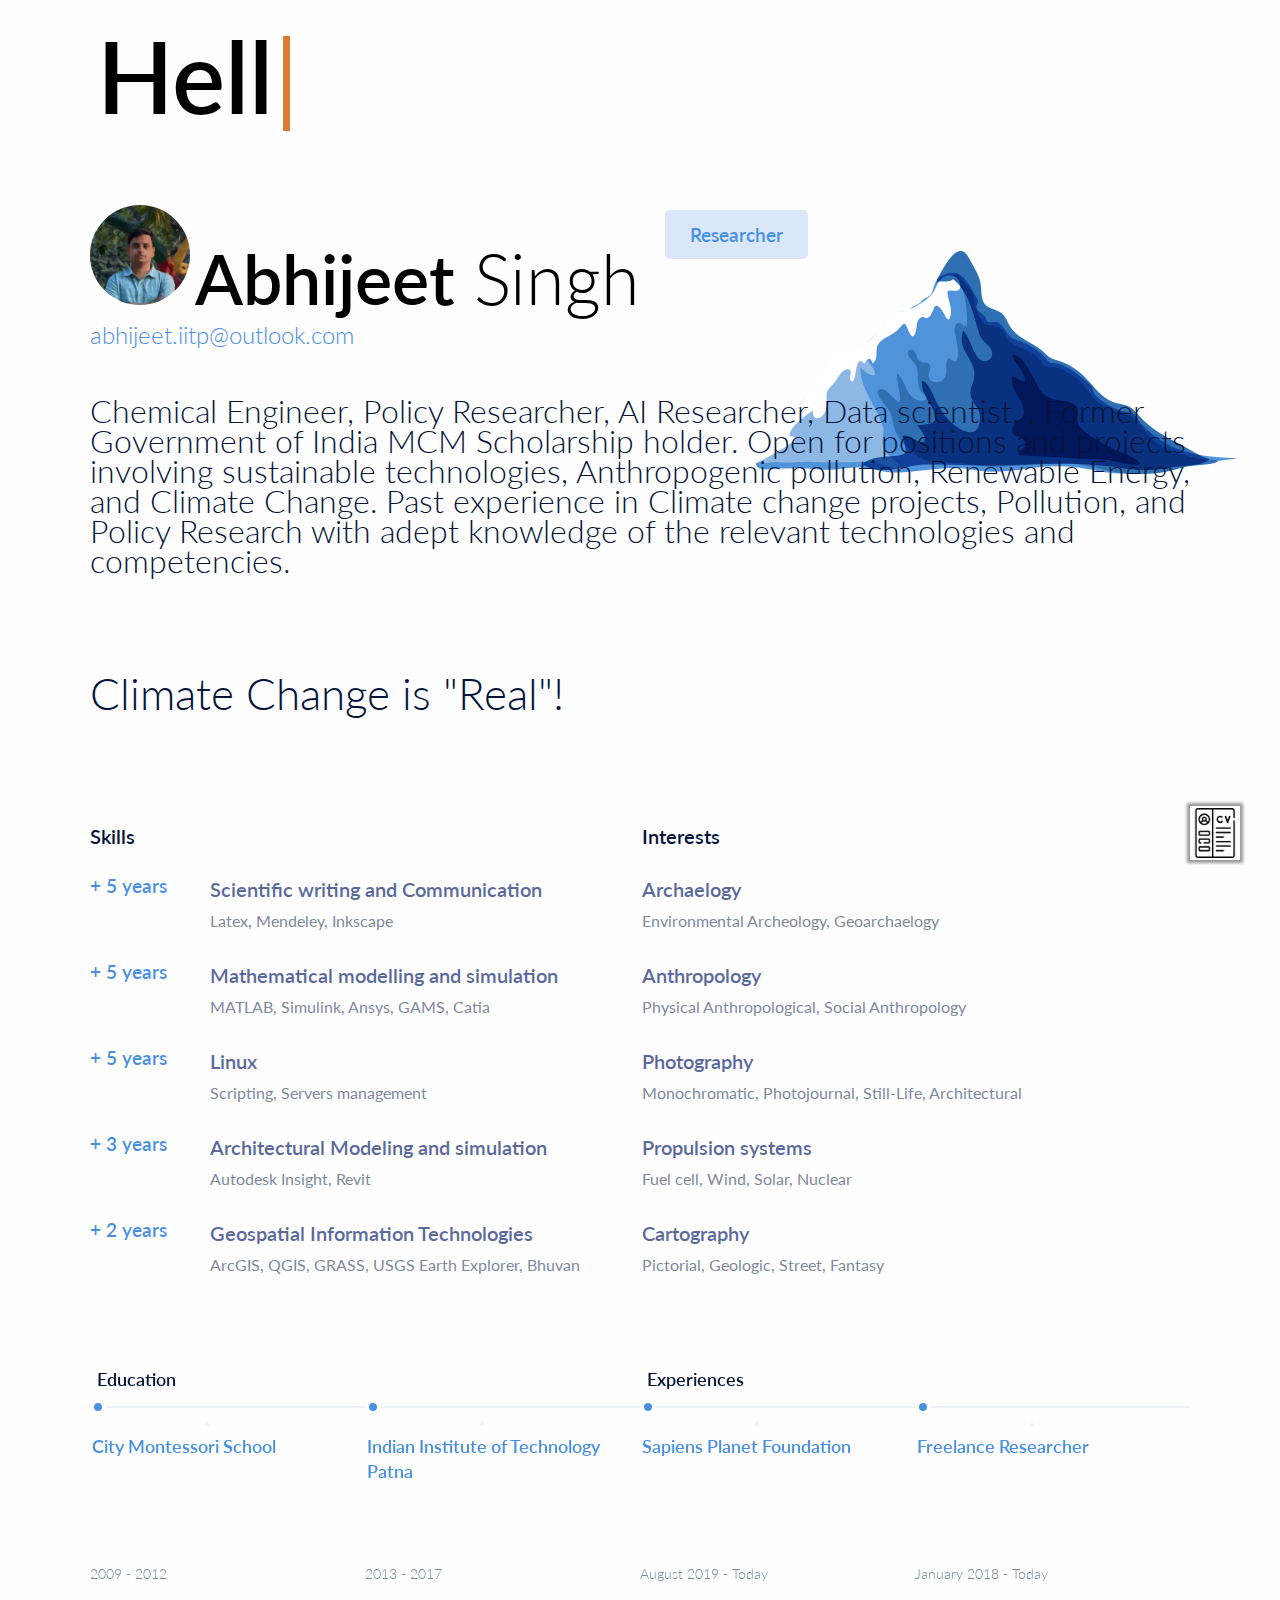
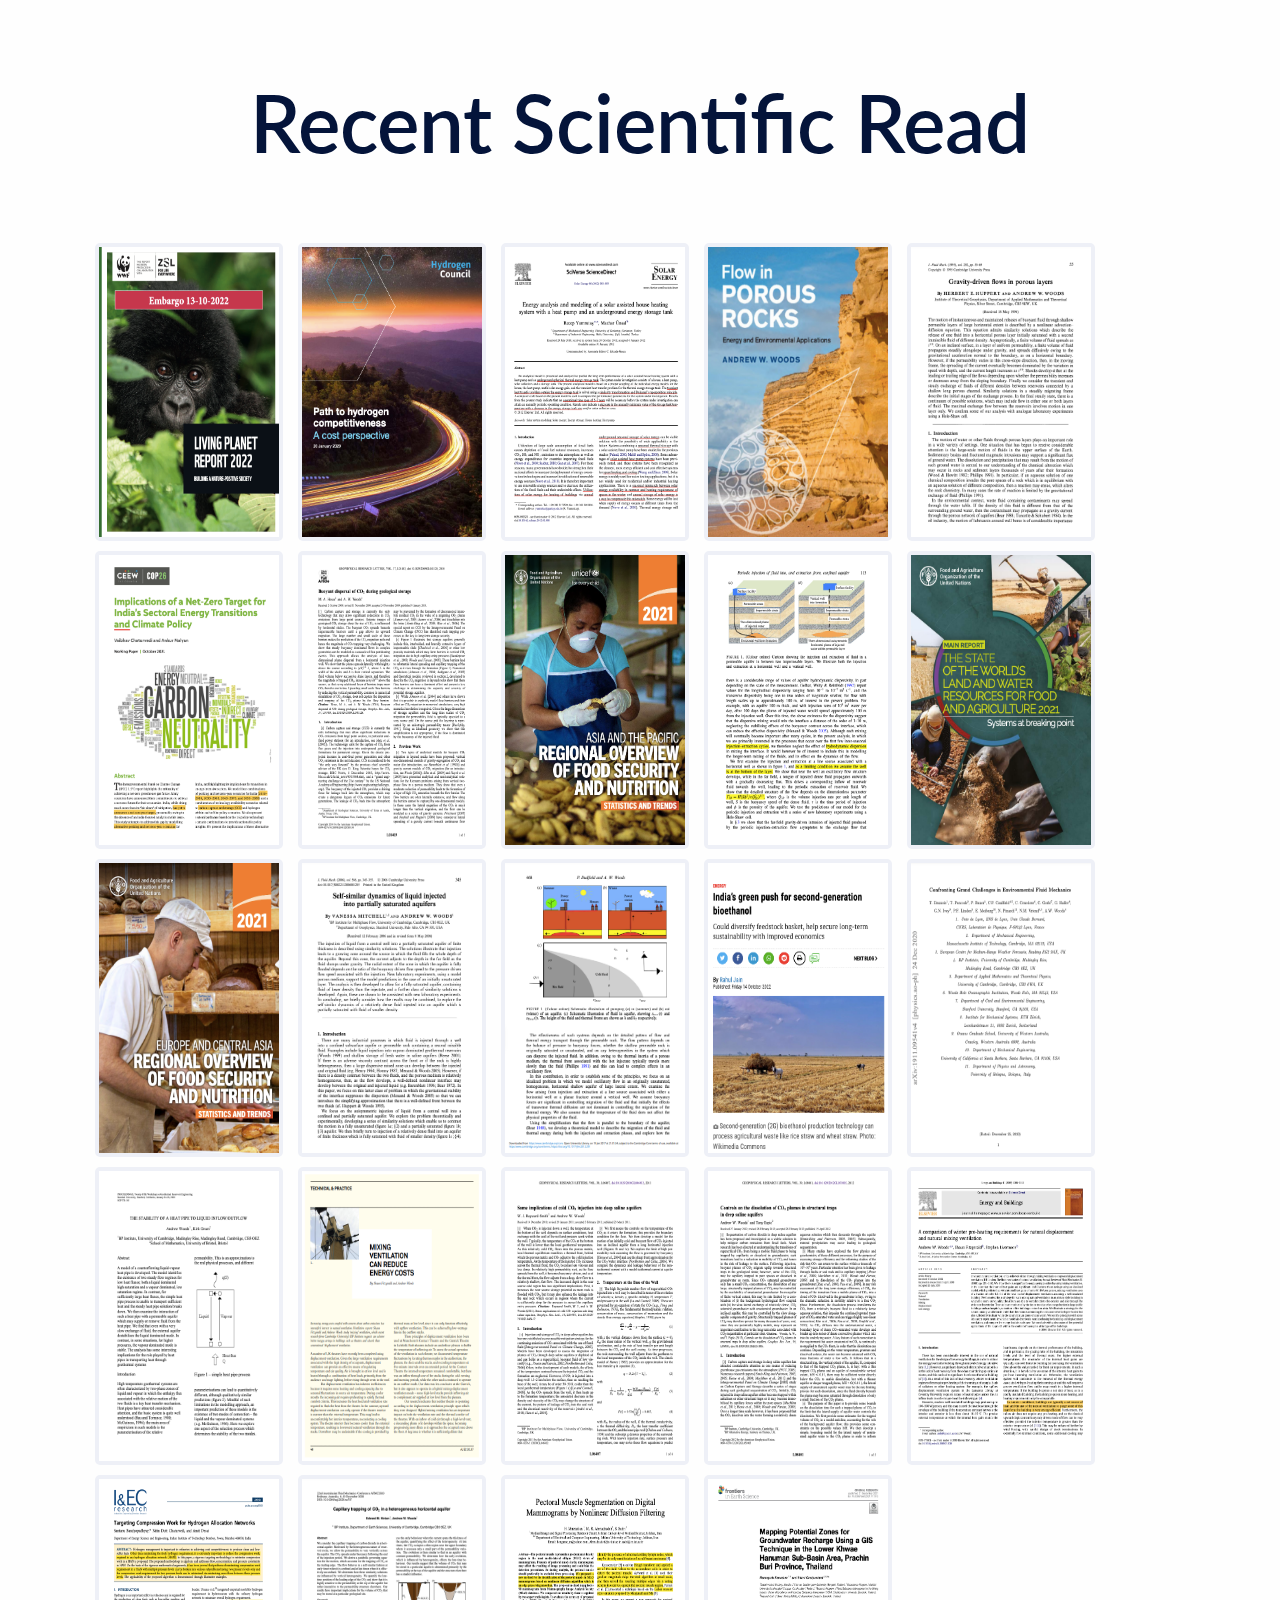
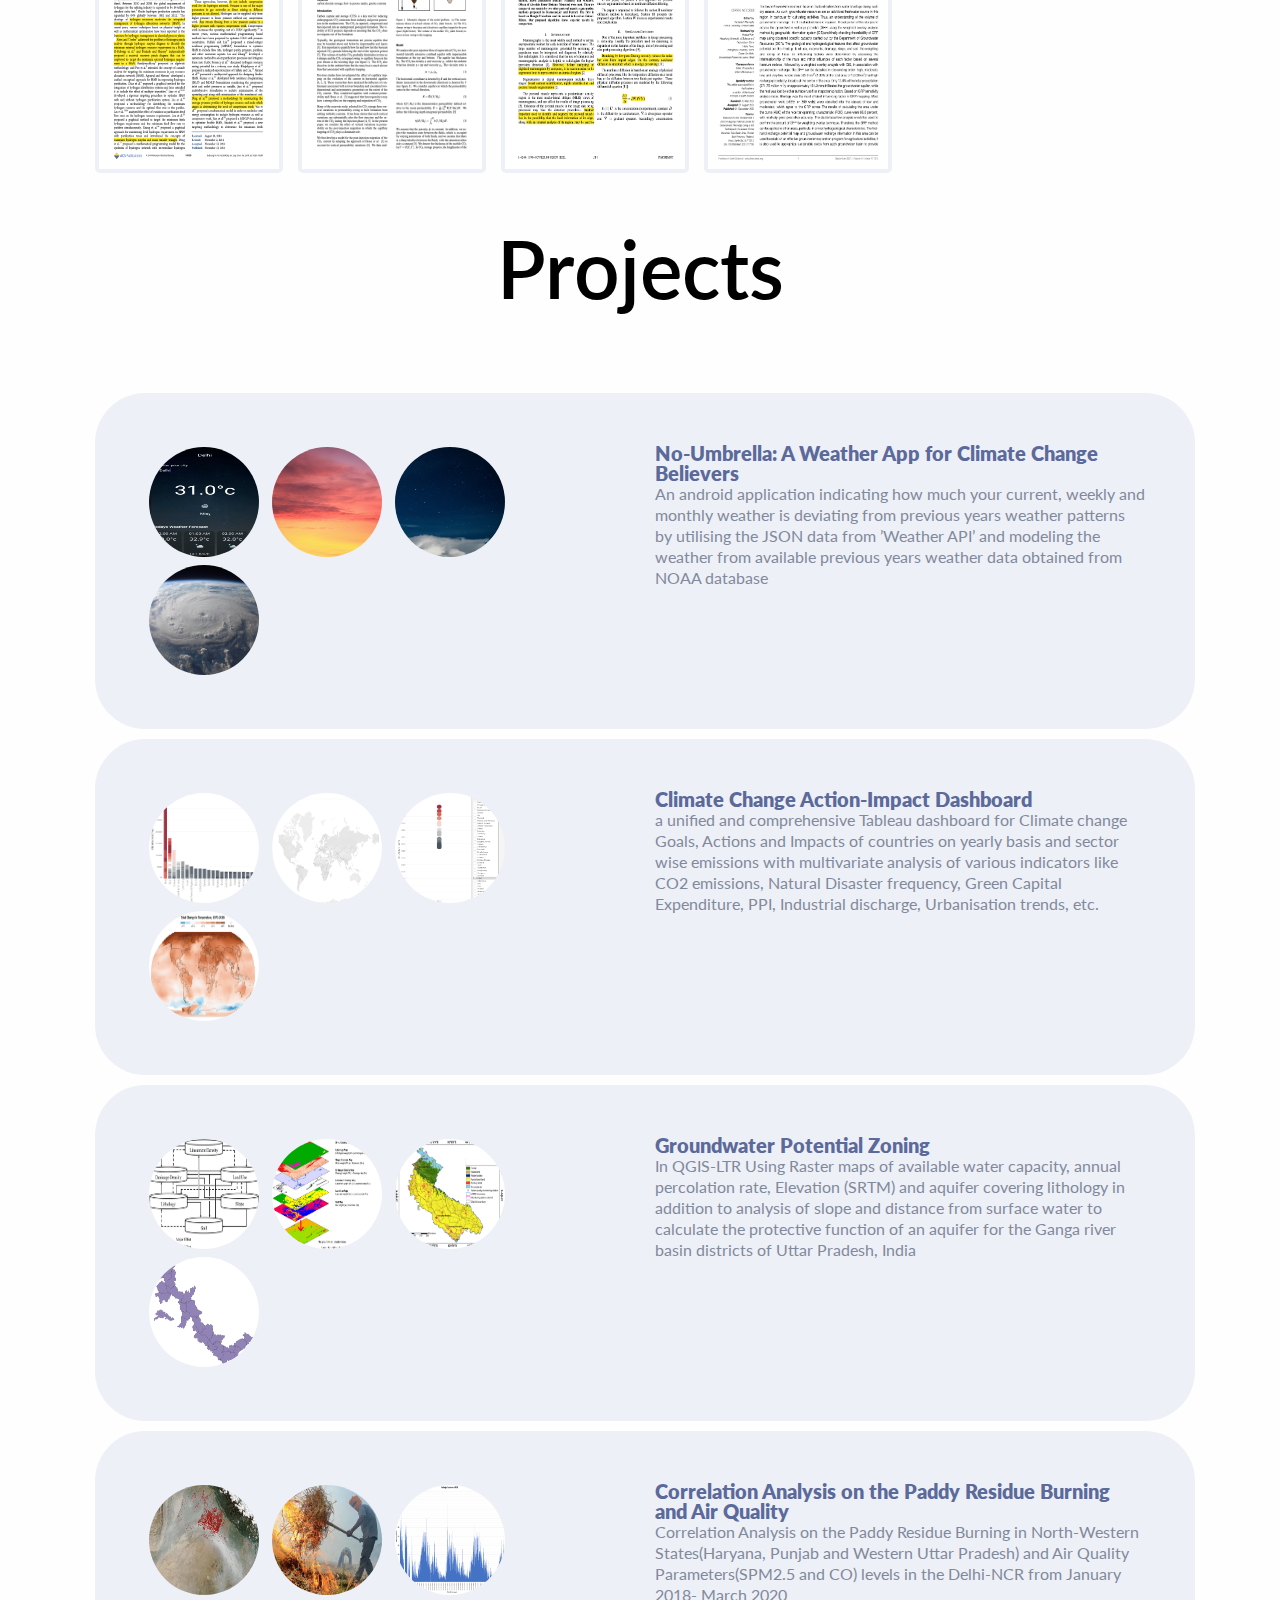
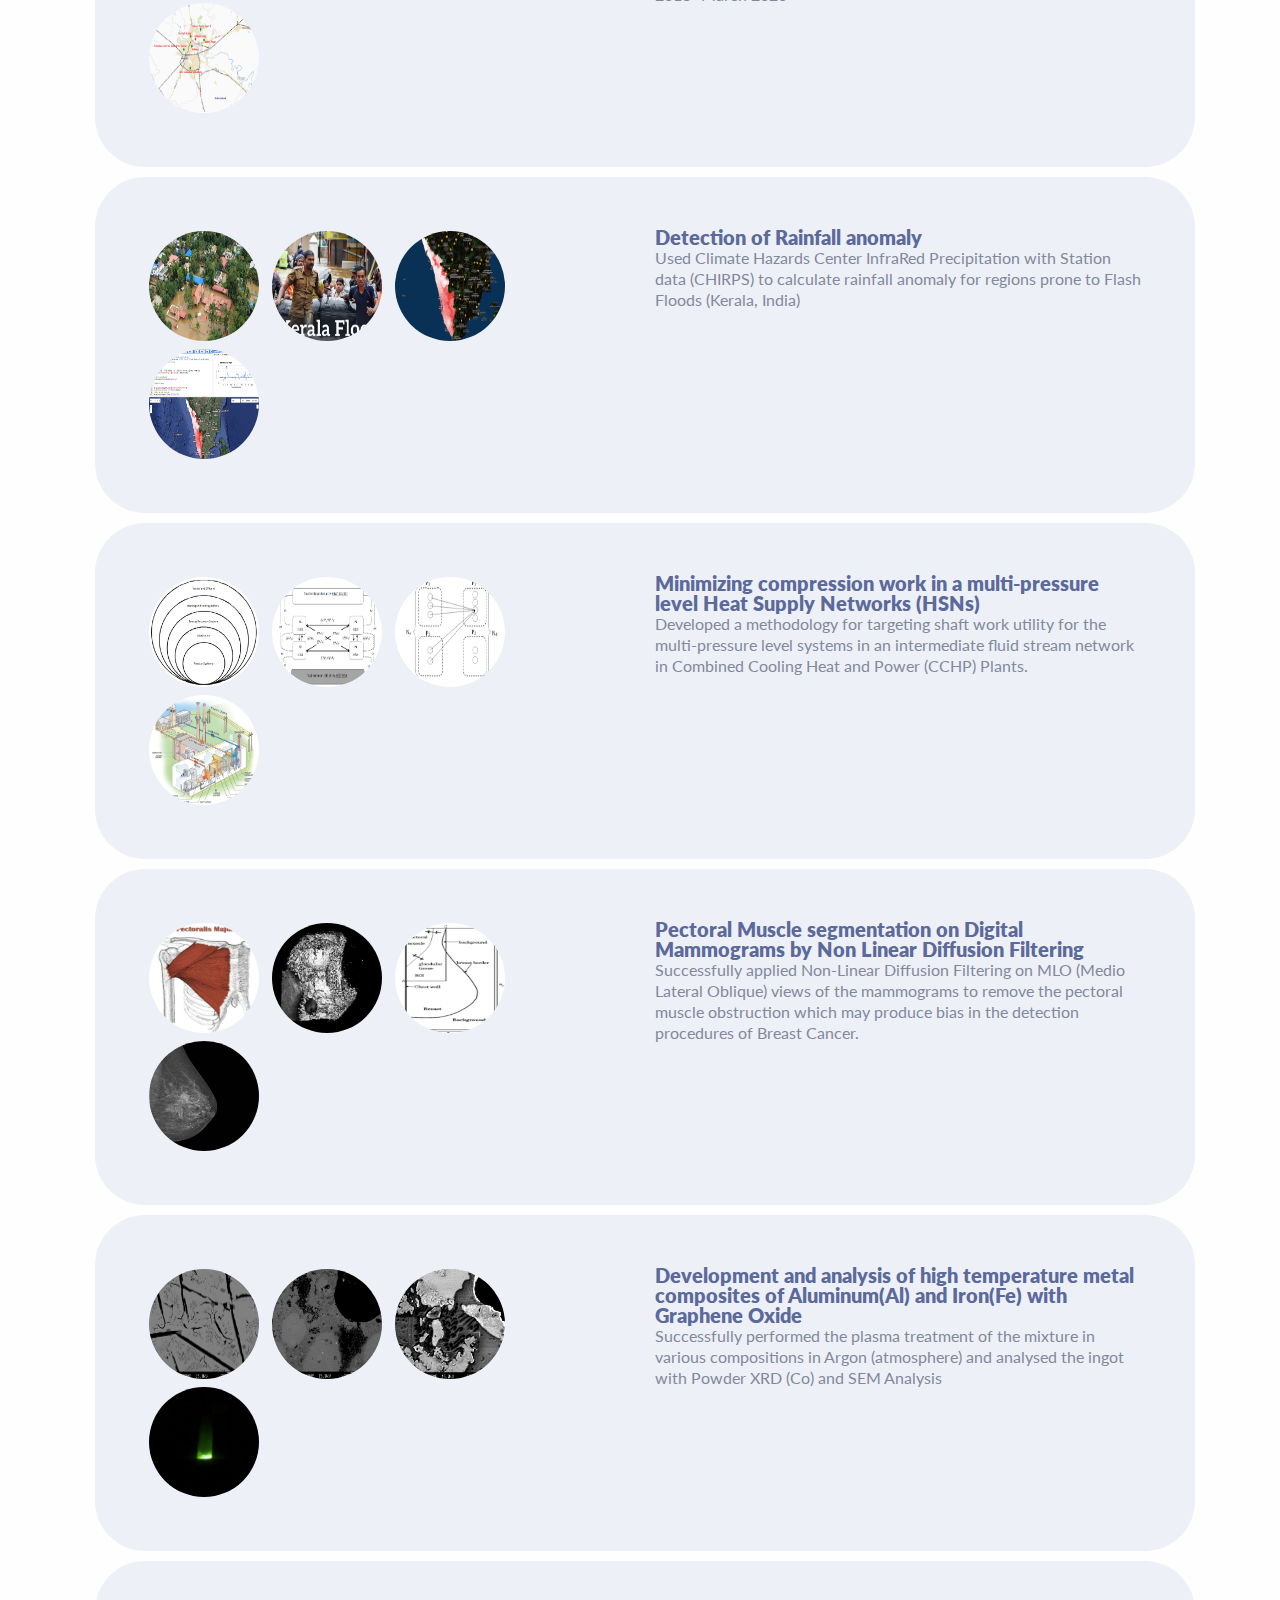
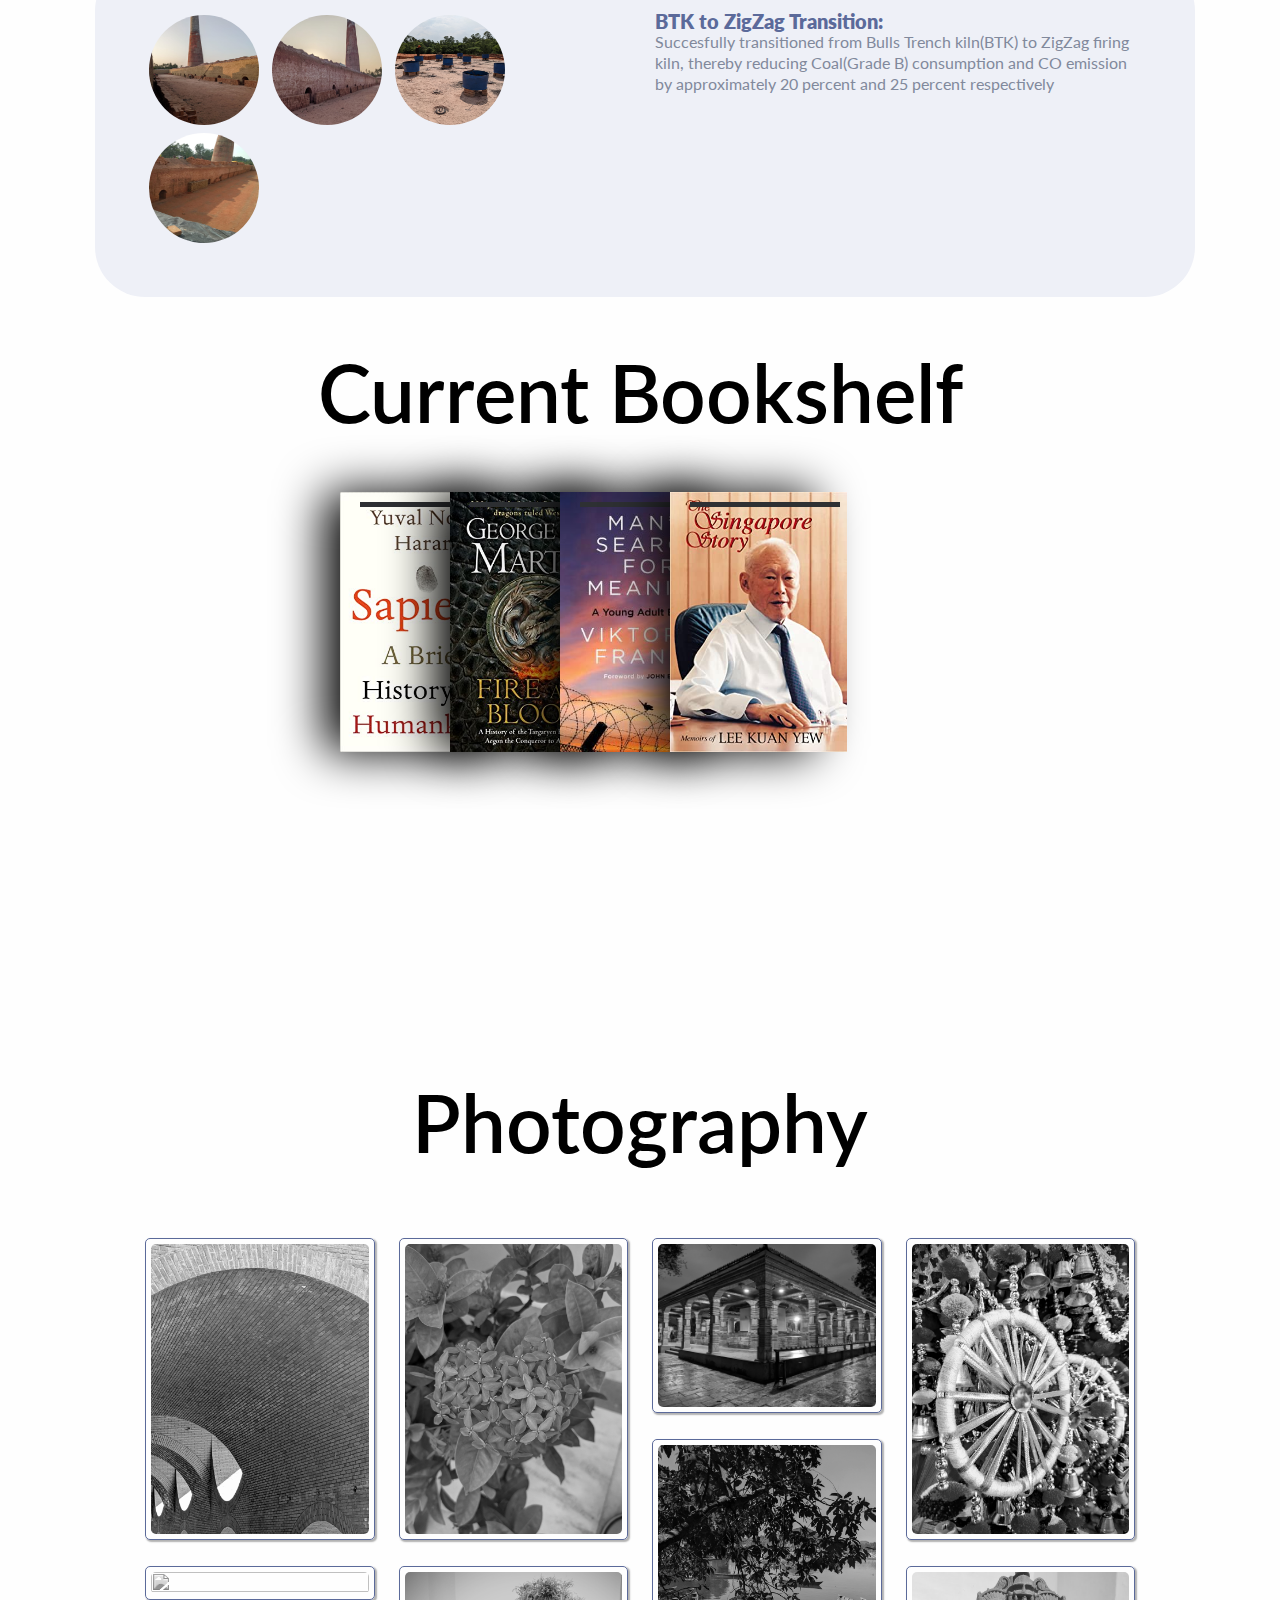
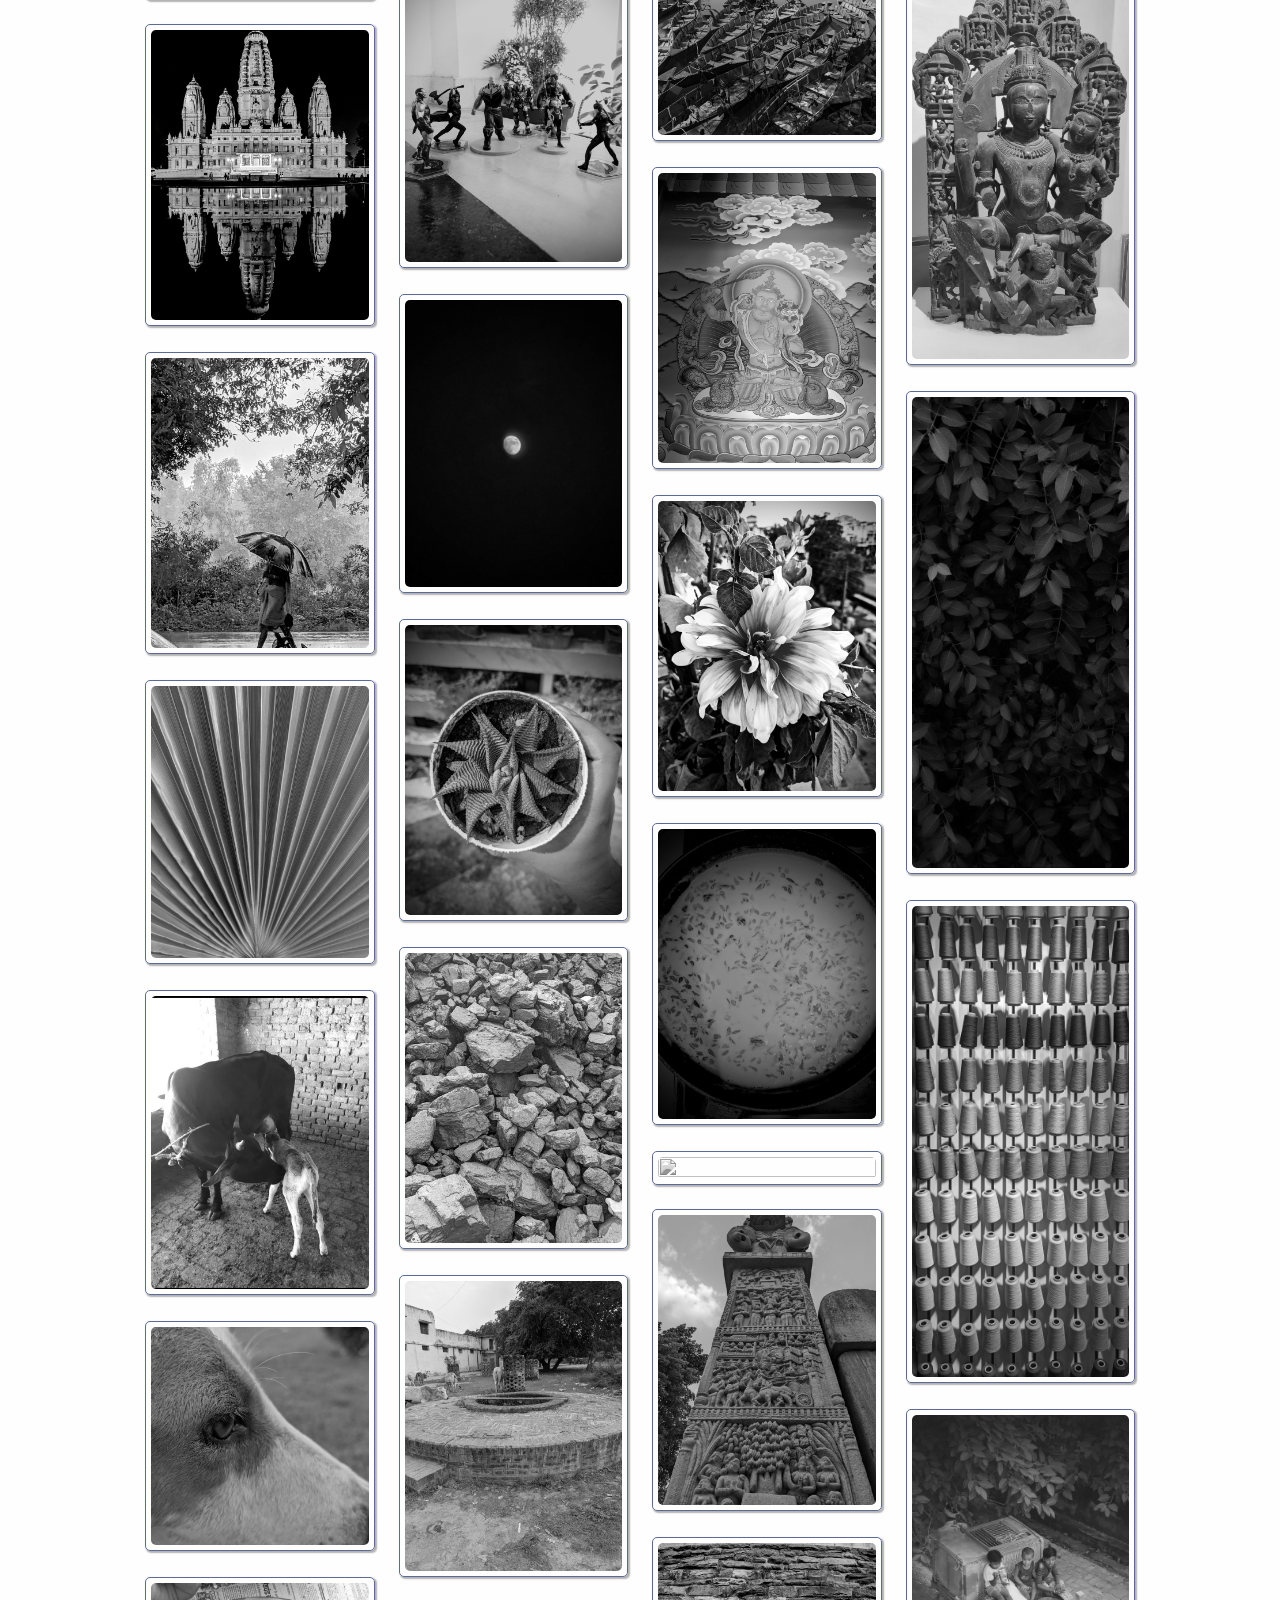
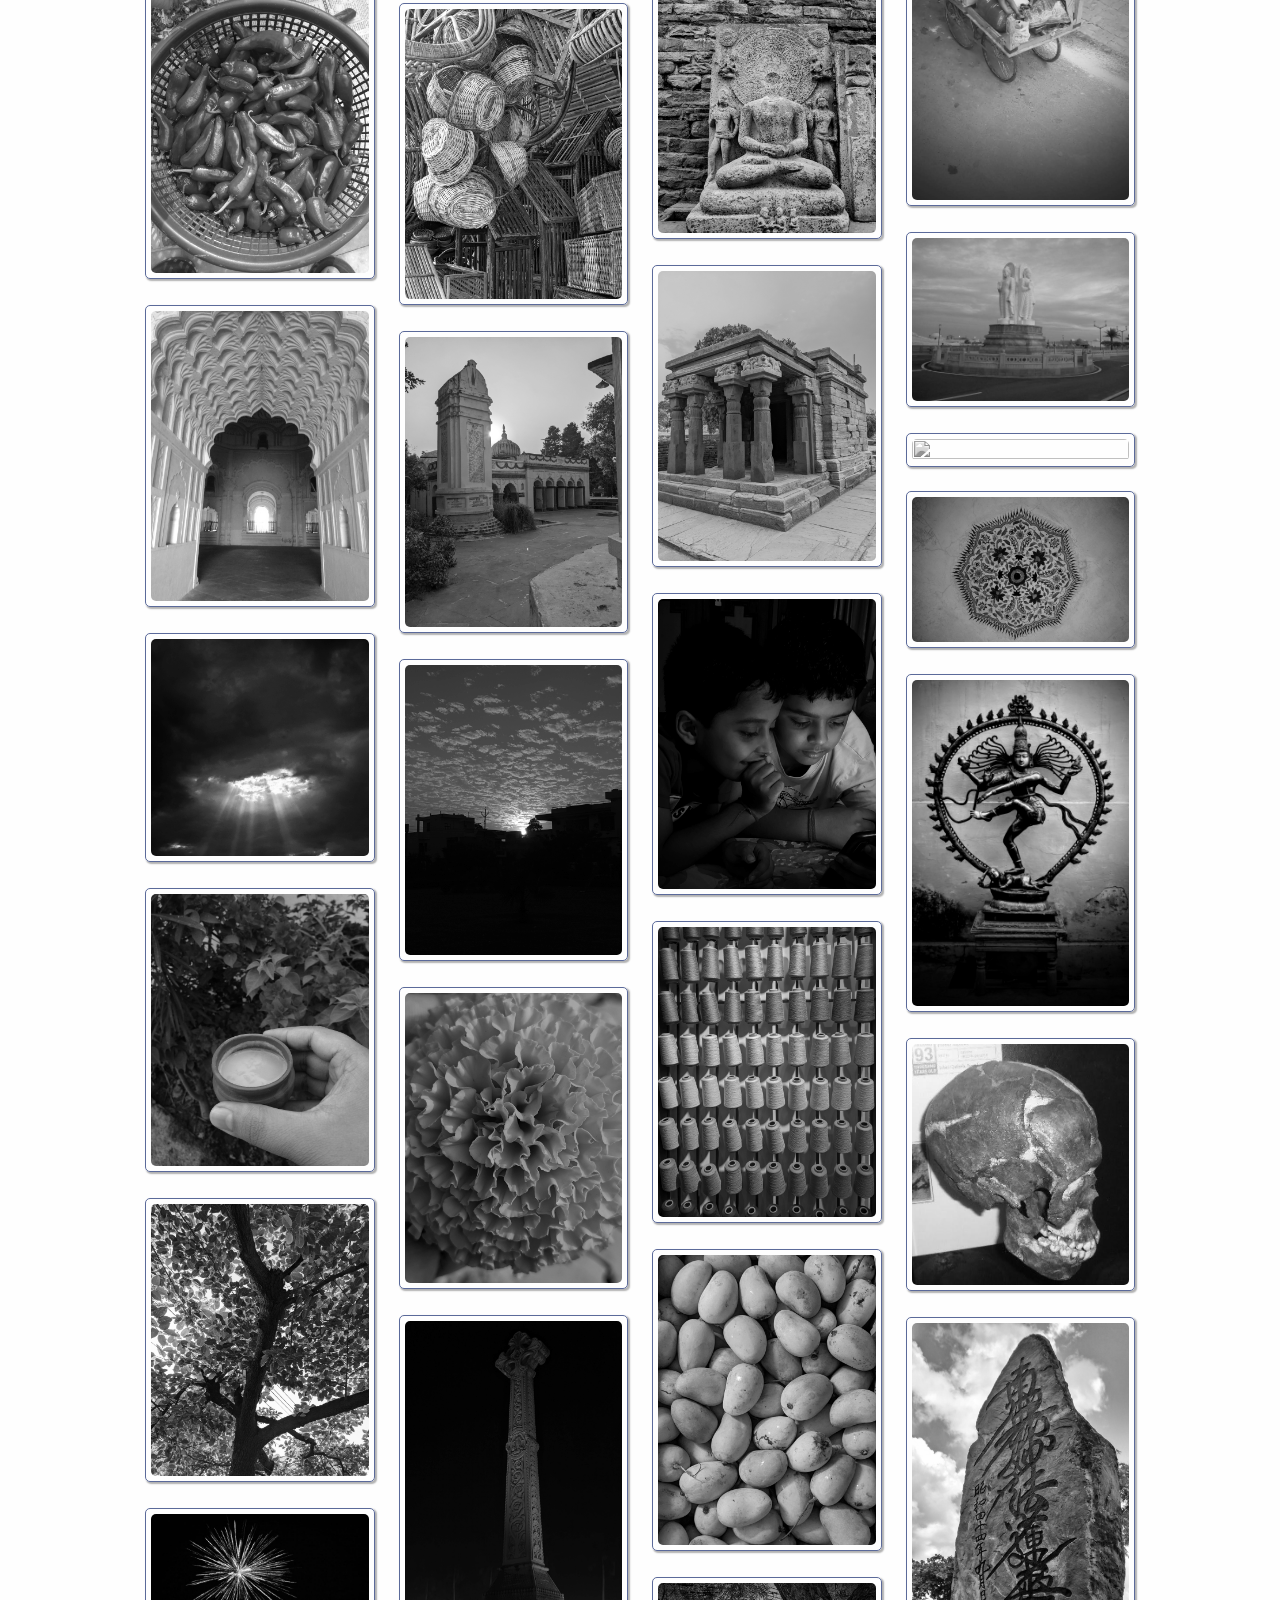
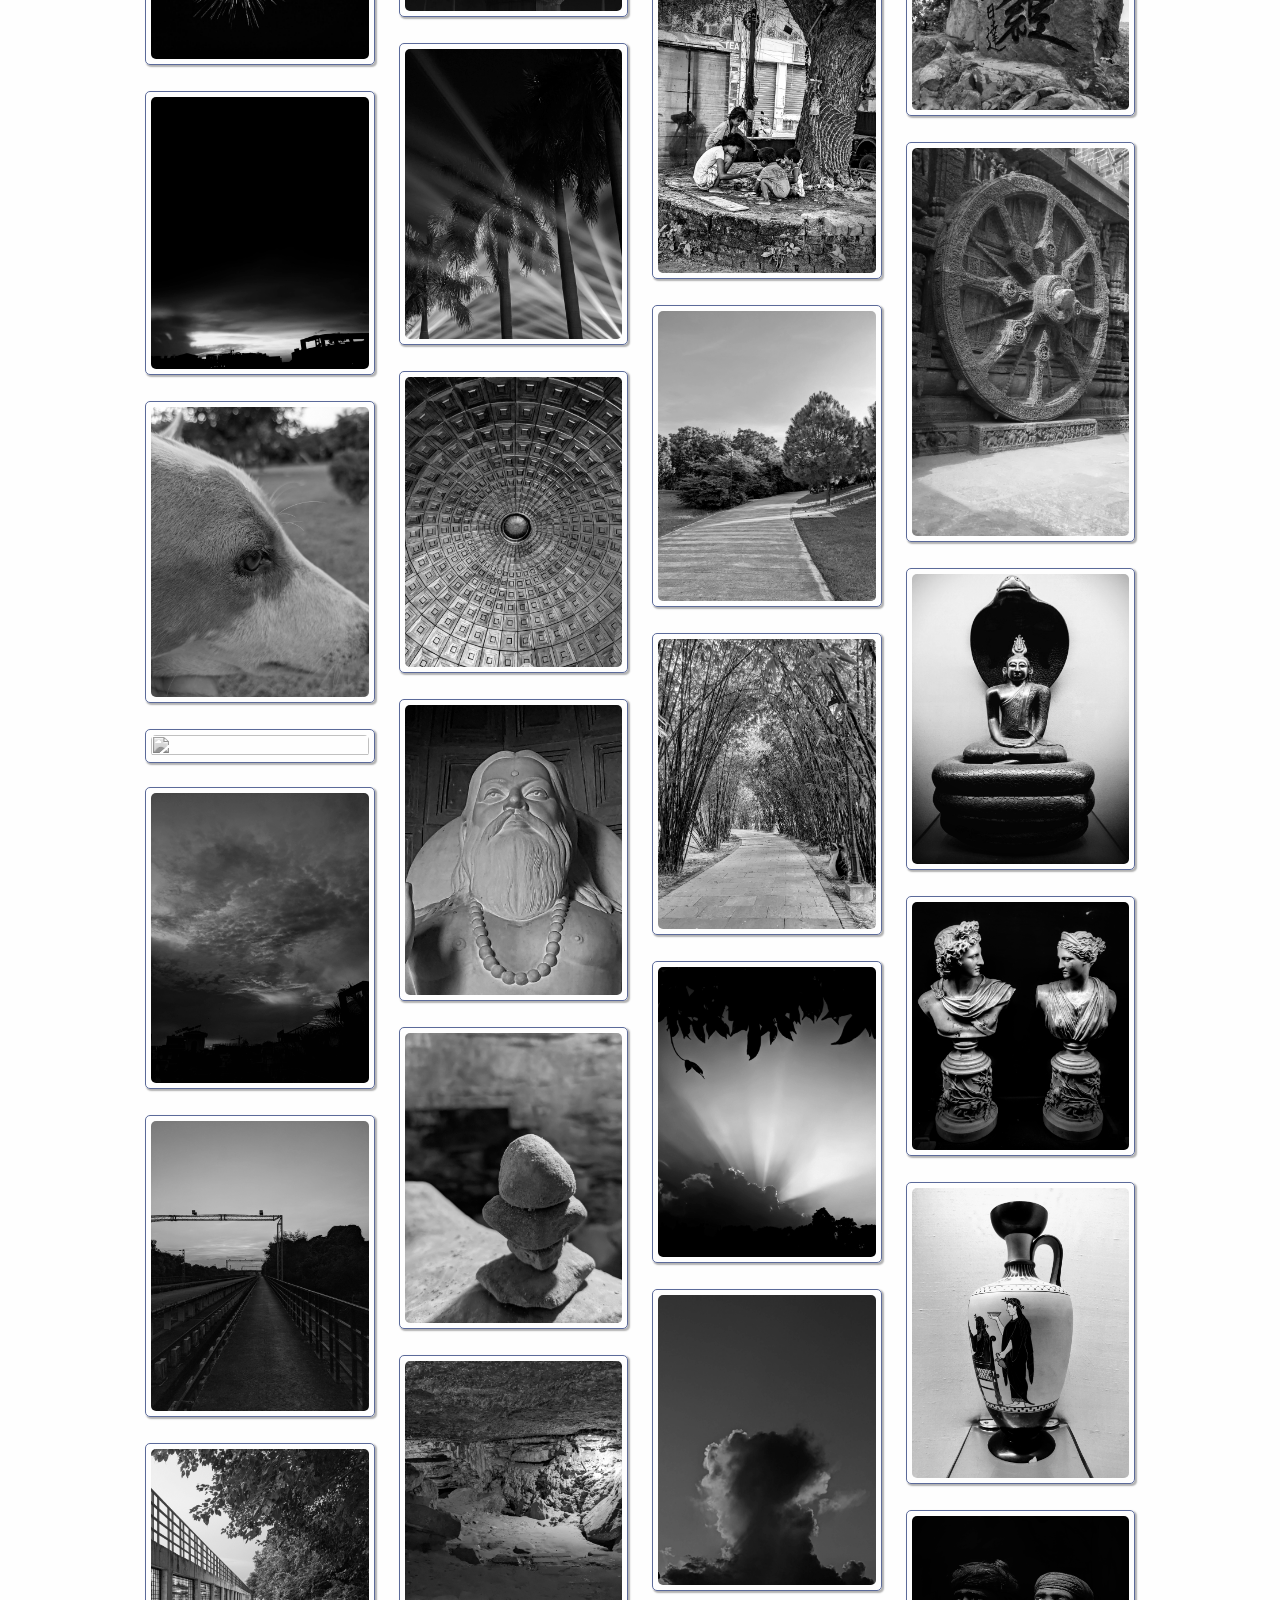
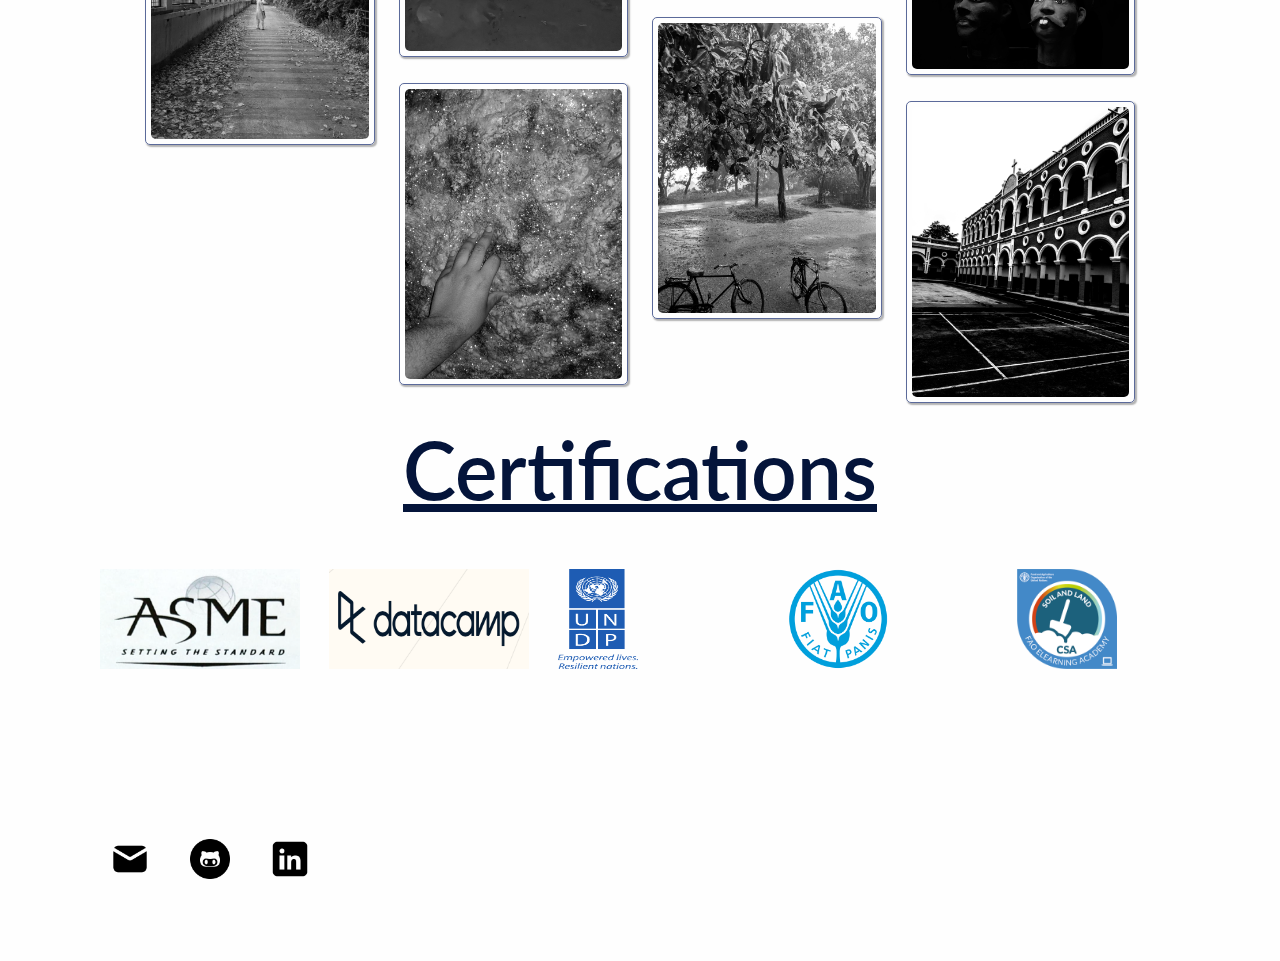
==== commit 3aeb92a8: "link correction" ====
--- a/index.html
+++ b/index.html
@@ -436,7 +436,7 @@
 			</div>
 
 			<div class="skill-meta">
-			<a href="https://github.com/AbhijeetSinghAccount/Climate-change-Dashboard">
+			<a href="https://github.com/AbhijeetSinghAccount/AbhijeetSinghAccount.github.io/tree/master/Project/8">
 				<h3>Climate Change Action-Impact Dashboard</h3>
 				<span>a unified and comprehensive Tableau dashboard for Climate change Goals, Actions and Impacts of countries on yearly basis and sector wise emissions with multivariate analysis of various indicators like CO2 emissions, Natural Disaster frequency, Green Capital Expenditure, PPI, Industrial discharge, Urbanisation trends, etc.</span>
 			</a>
@@ -452,7 +452,7 @@
 			</div>
 
 			<div class="skill-meta">
-			<a href="https://github.com/AbhijeetSinghAccount/GroundwaterPotentialZoning">
+			<a href="https://github.com/AbhijeetSinghAccount/AbhijeetSinghAccount.github.io/tree/master/Project/7">
 				<h3>Groundwater Potential Zoning</h3>
 				<span>In QGIS-LTR Using Raster maps of available water capacity, annual percolation rate, Elevation (SRTM) and aquifer
 covering lithology in addition to analysis of slope and distance from surface water to calculate the protective function of an aquifer for the Ganga river basin districts of Uttar Pradesh, India</span>
@@ -471,7 +471,7 @@
 			</div>
 
 			<div class="skill-meta">
-				<a href="https://github.com/AbhijeetSinghAccount/paddyResidueBurning">
+				<a href="https://github.com/AbhijeetSinghAccount/AbhijeetSinghAccount.github.io/tree/master/Project/6">
 				<h3>Correlation Analysis on the Paddy Residue Burning and Air Quality</h3>
 				<span>Correlation Analysis on the Paddy Residue Burning in North-Western States(Haryana, Punjab and Western Uttar Pradesh) and Air Quality Parameters(SPM2.5 and CO) levels in the Delhi-NCR from January 2018- March 2020</span>
 				</a>
